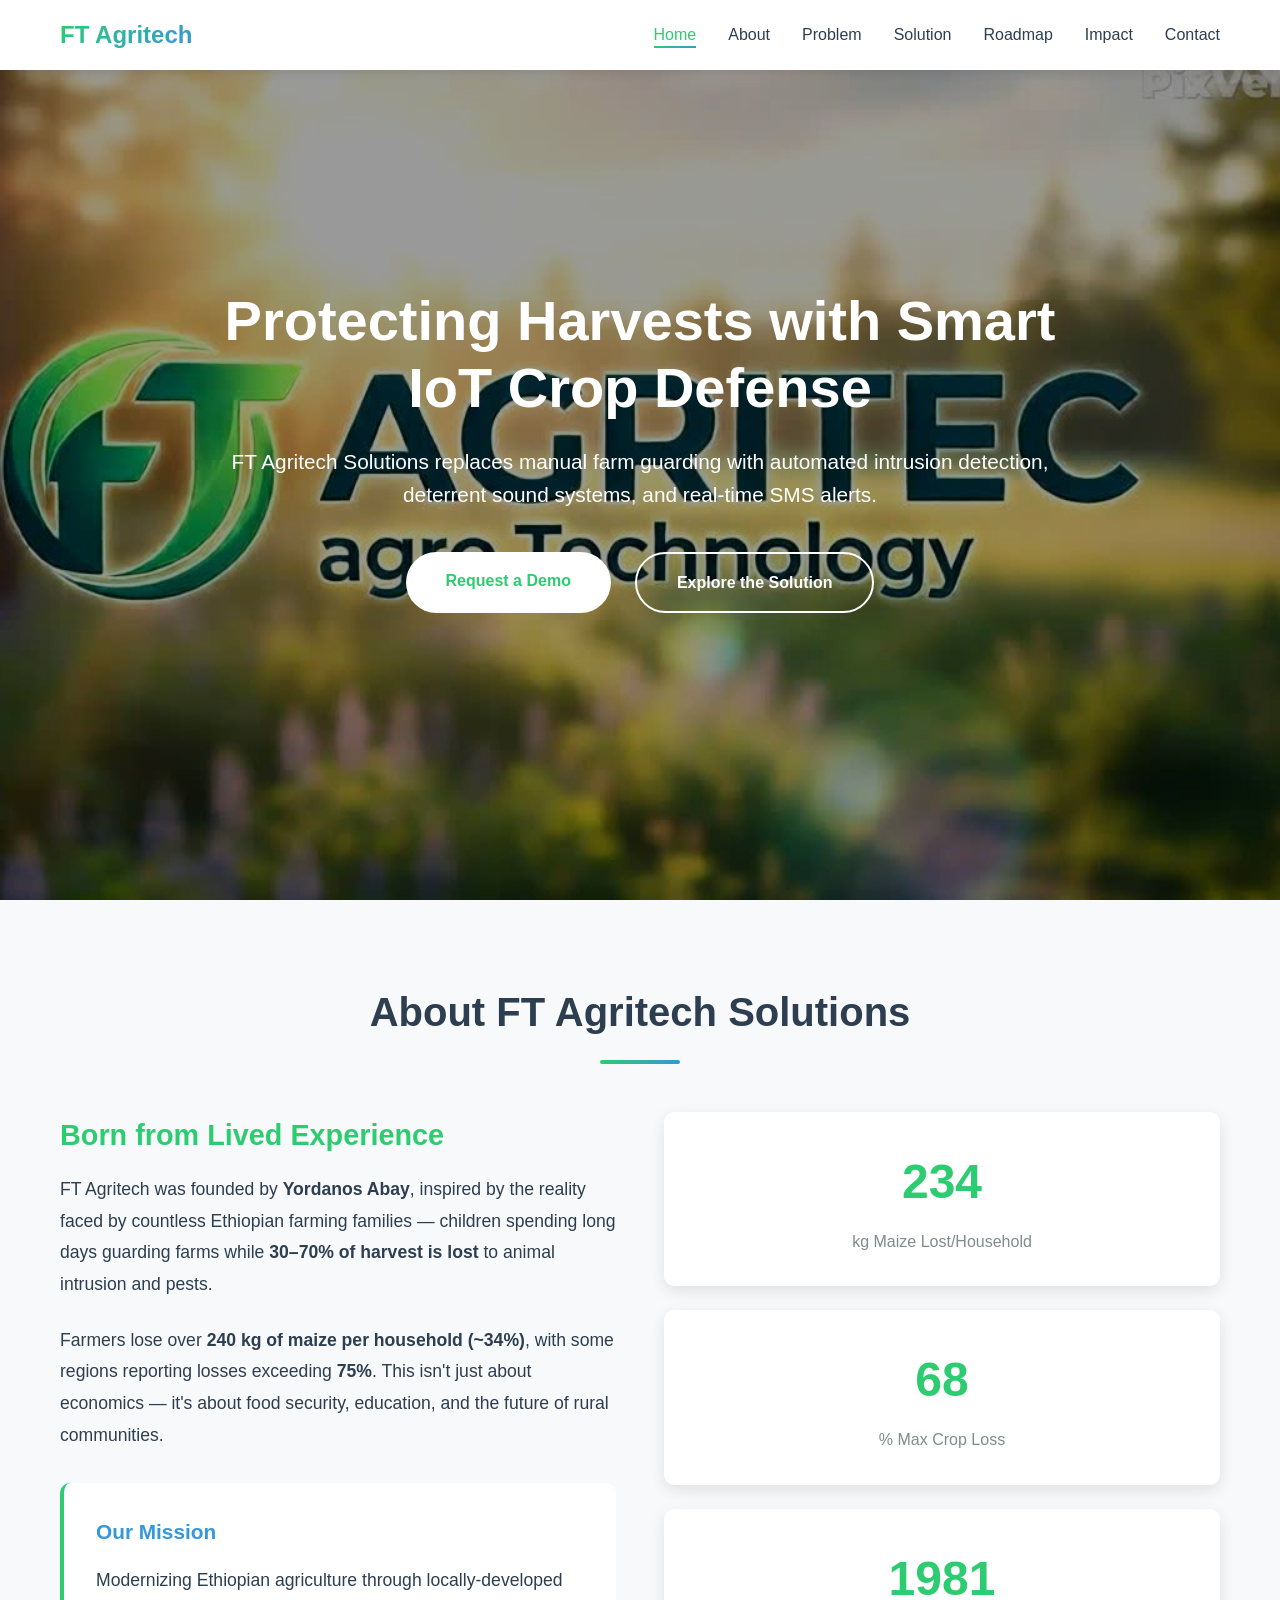
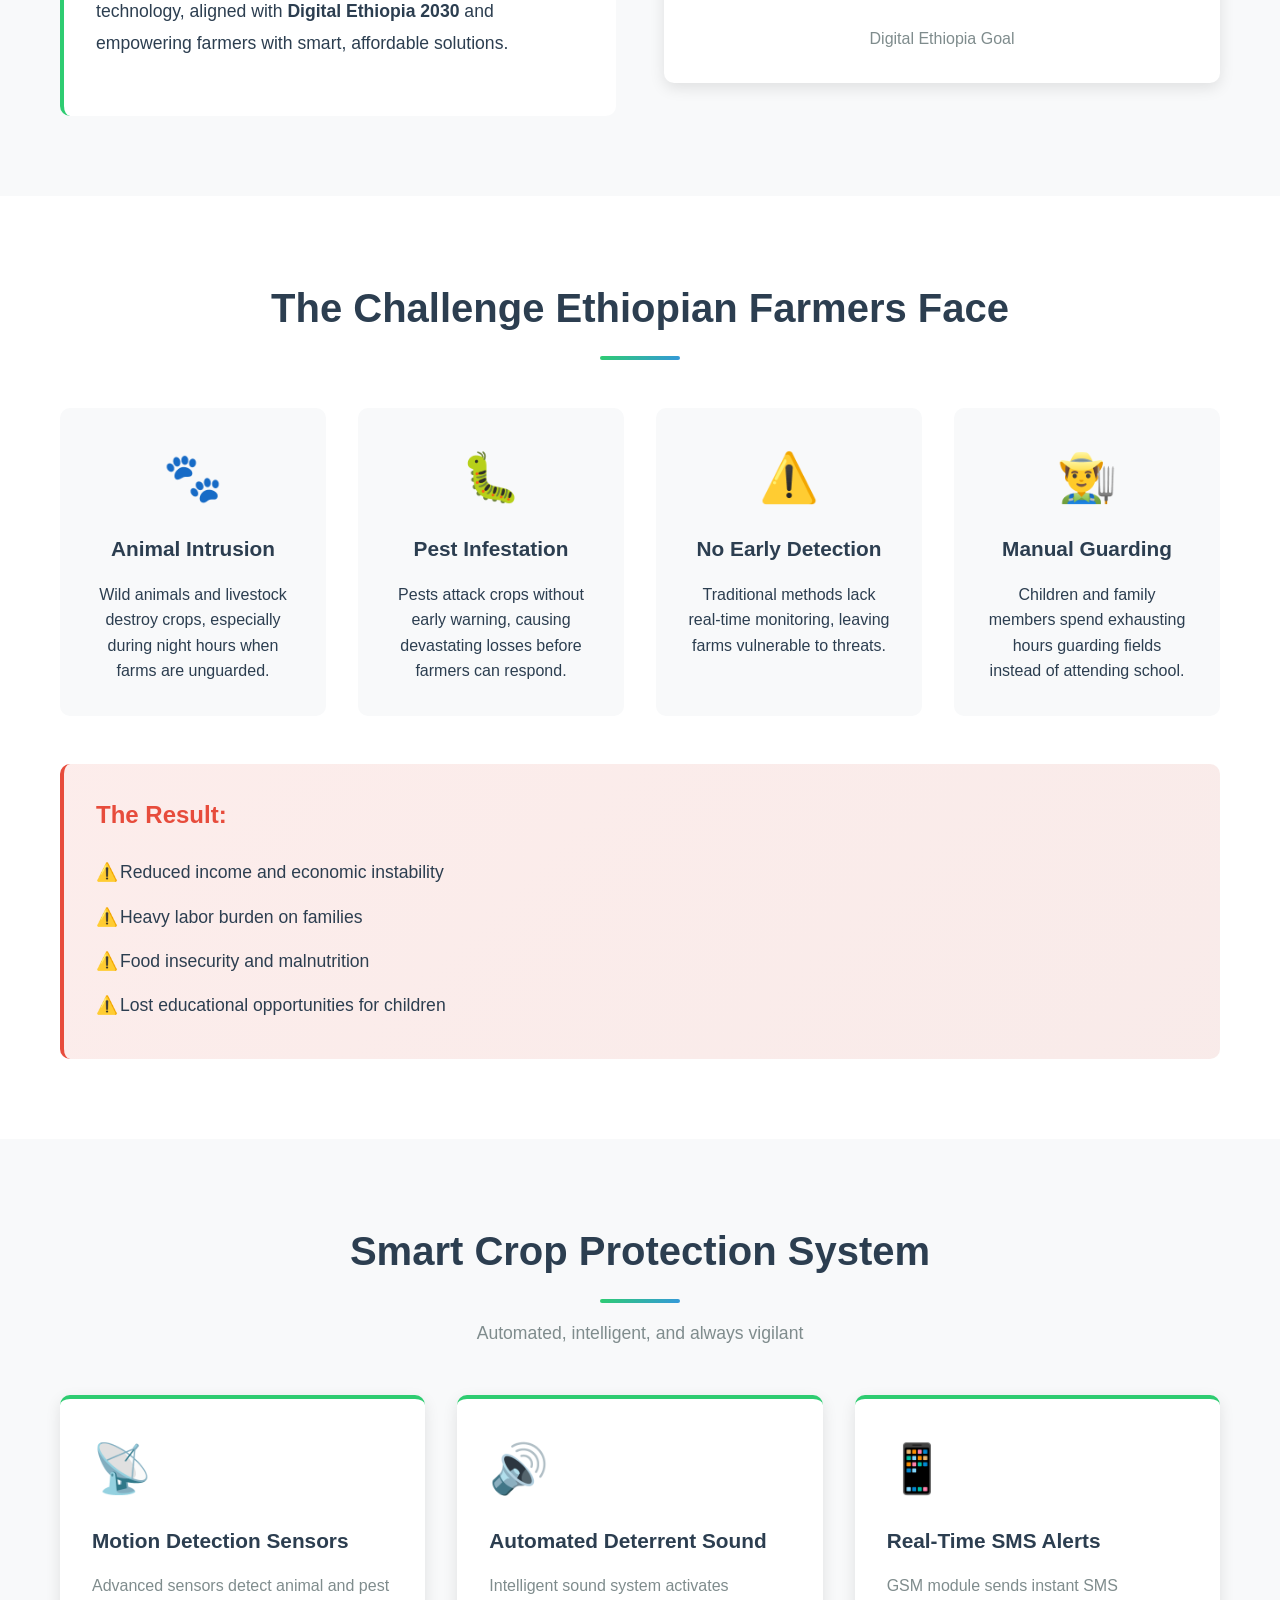
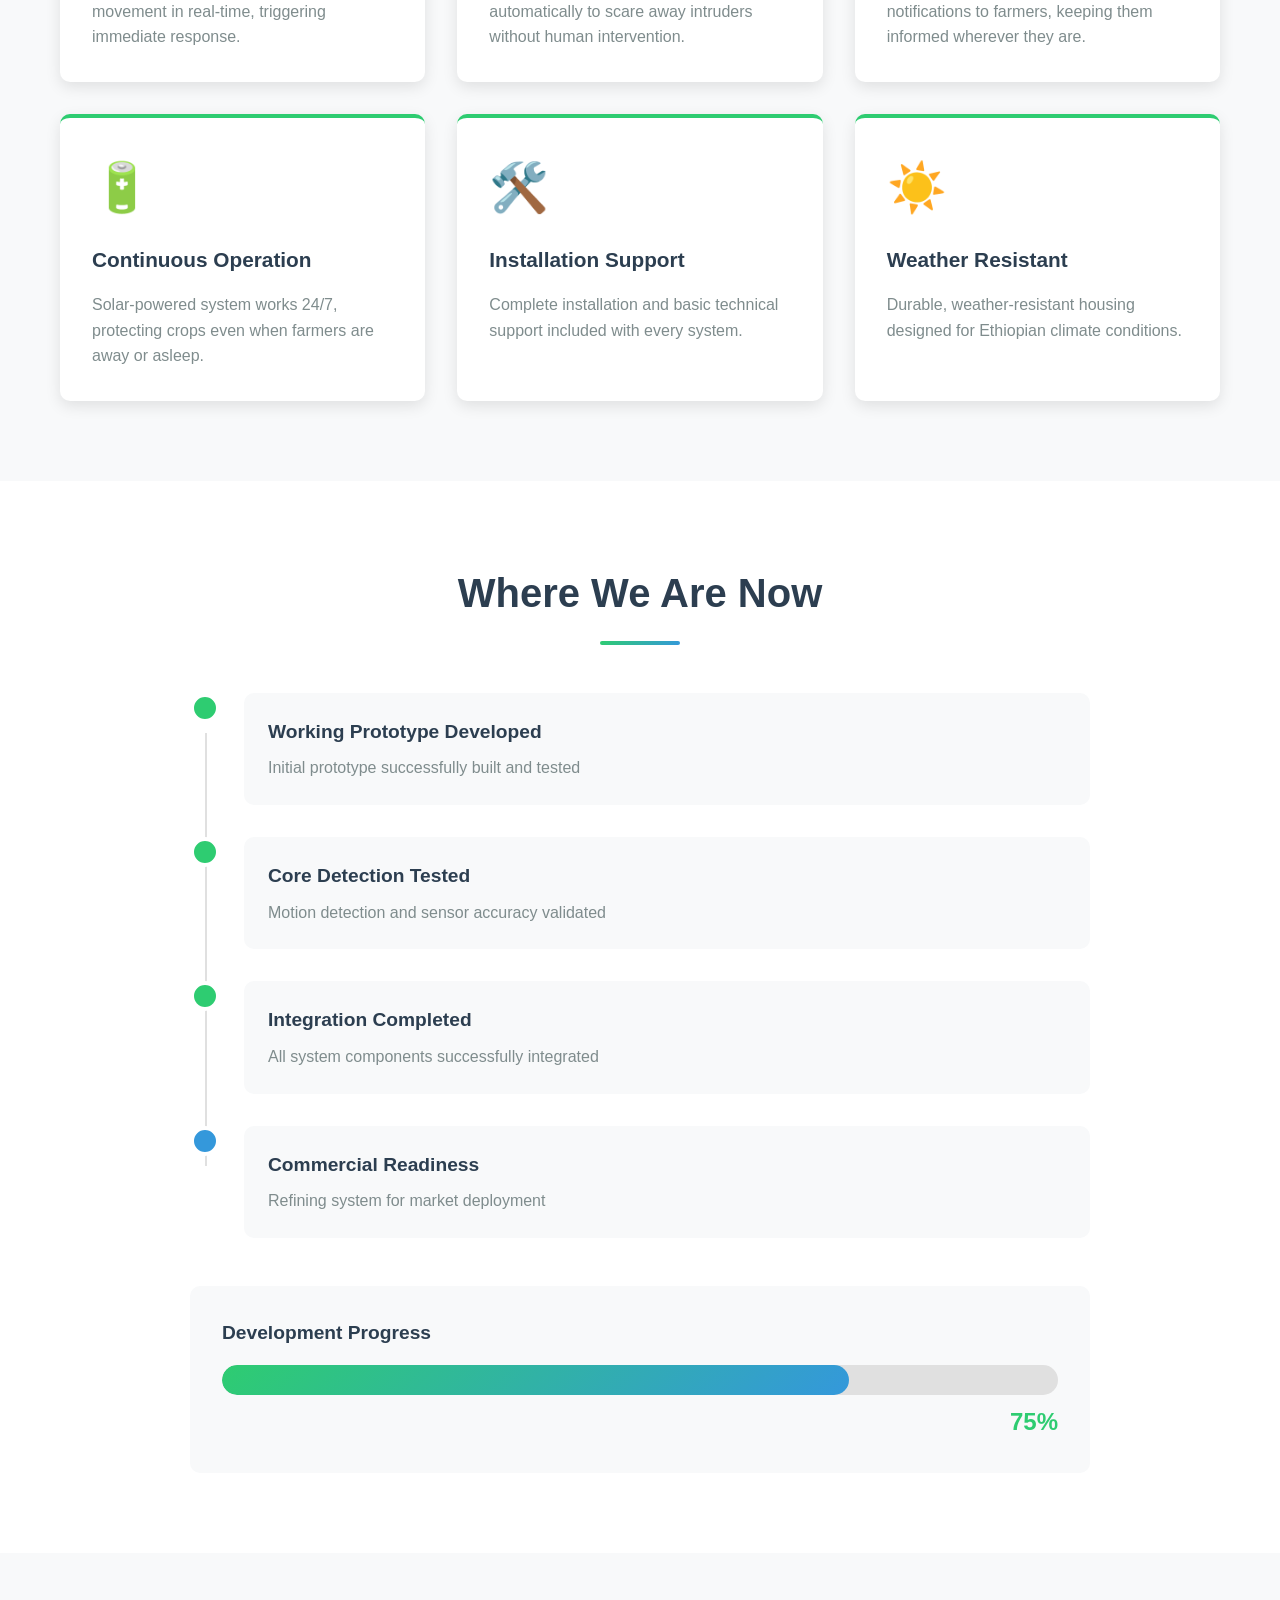
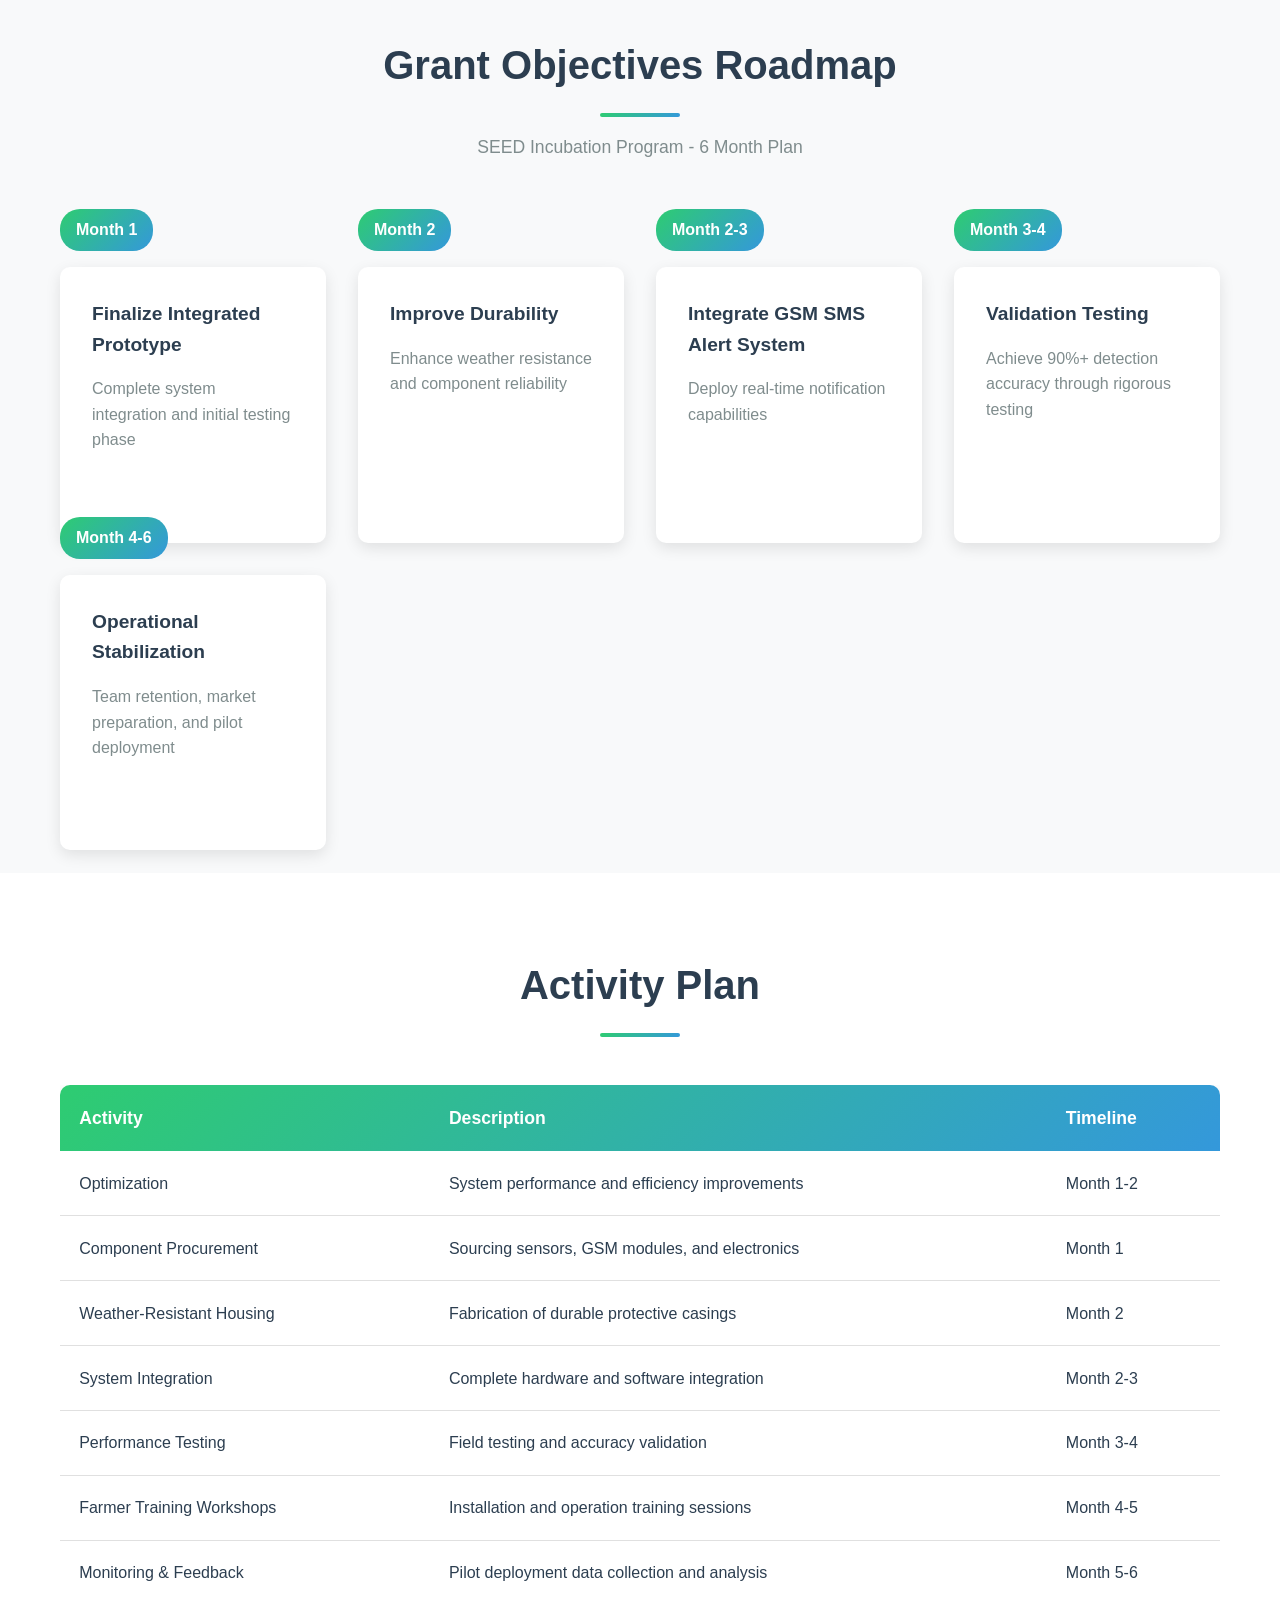
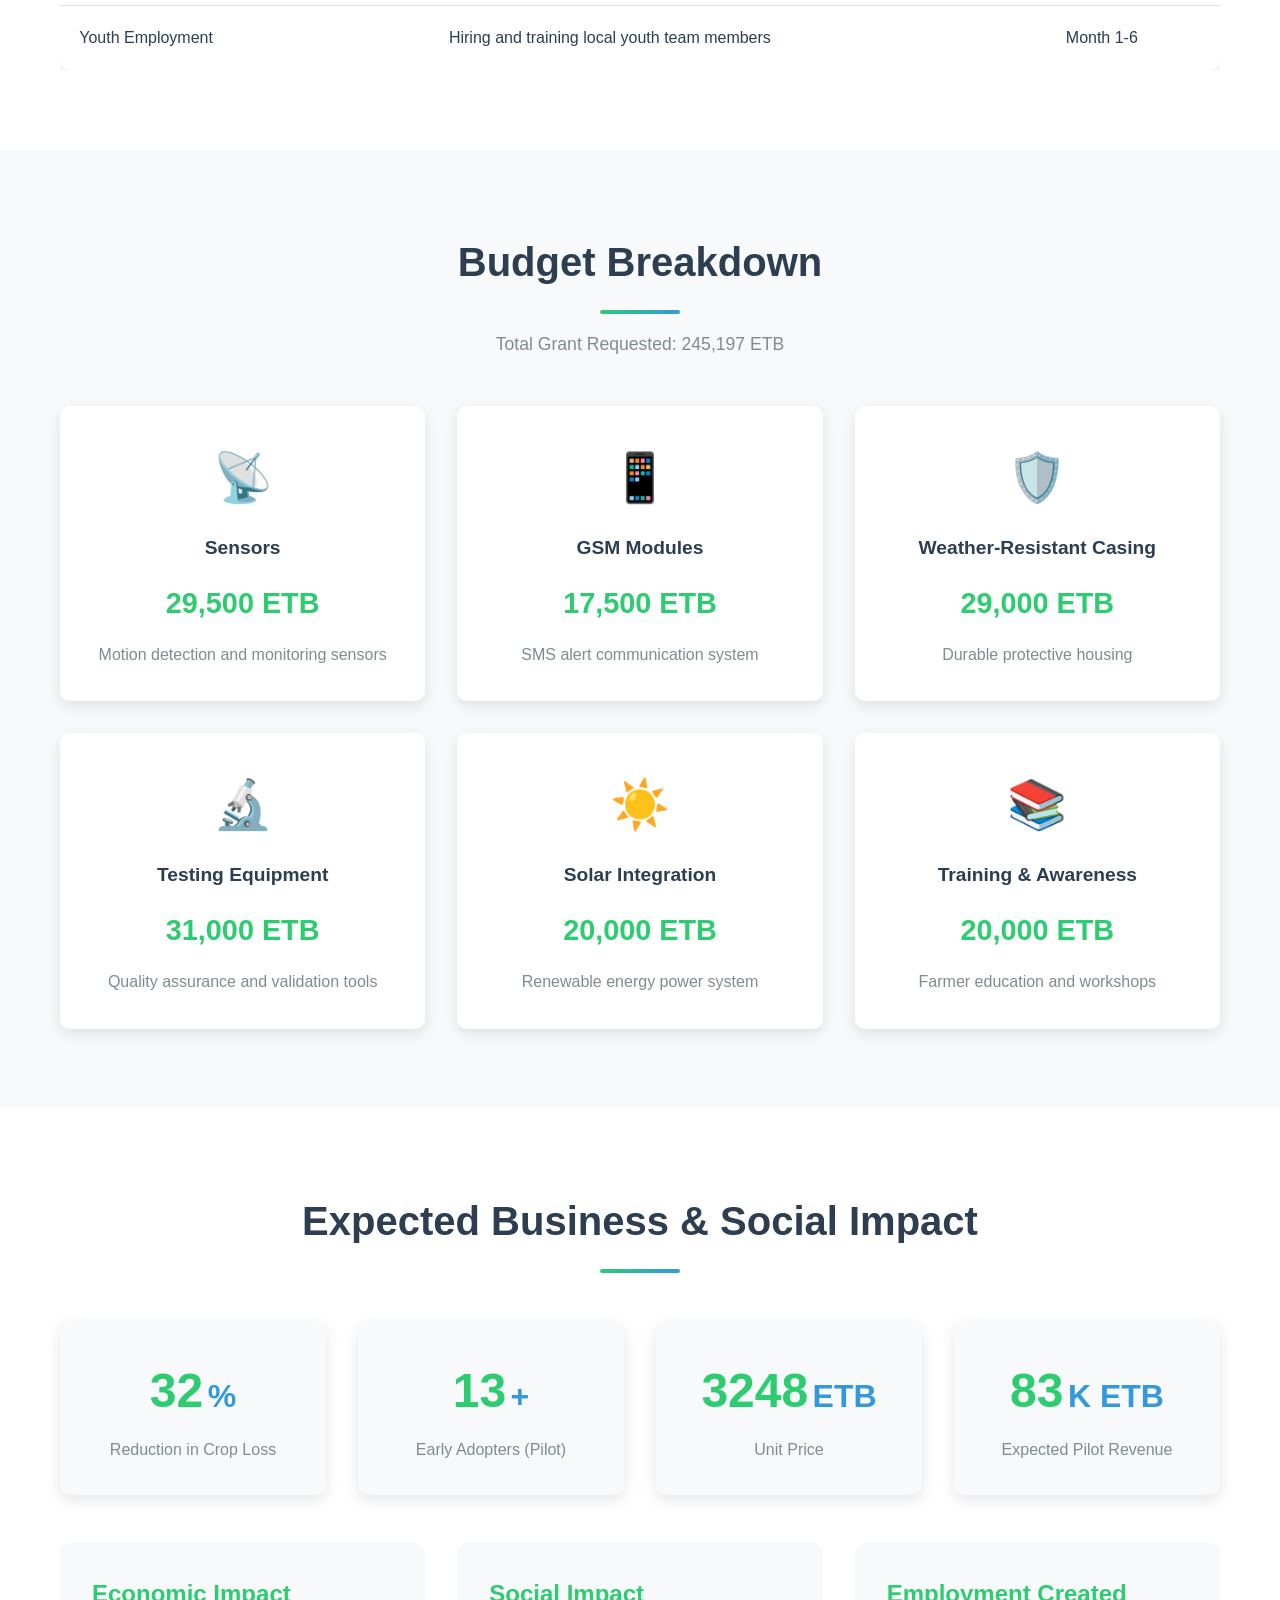
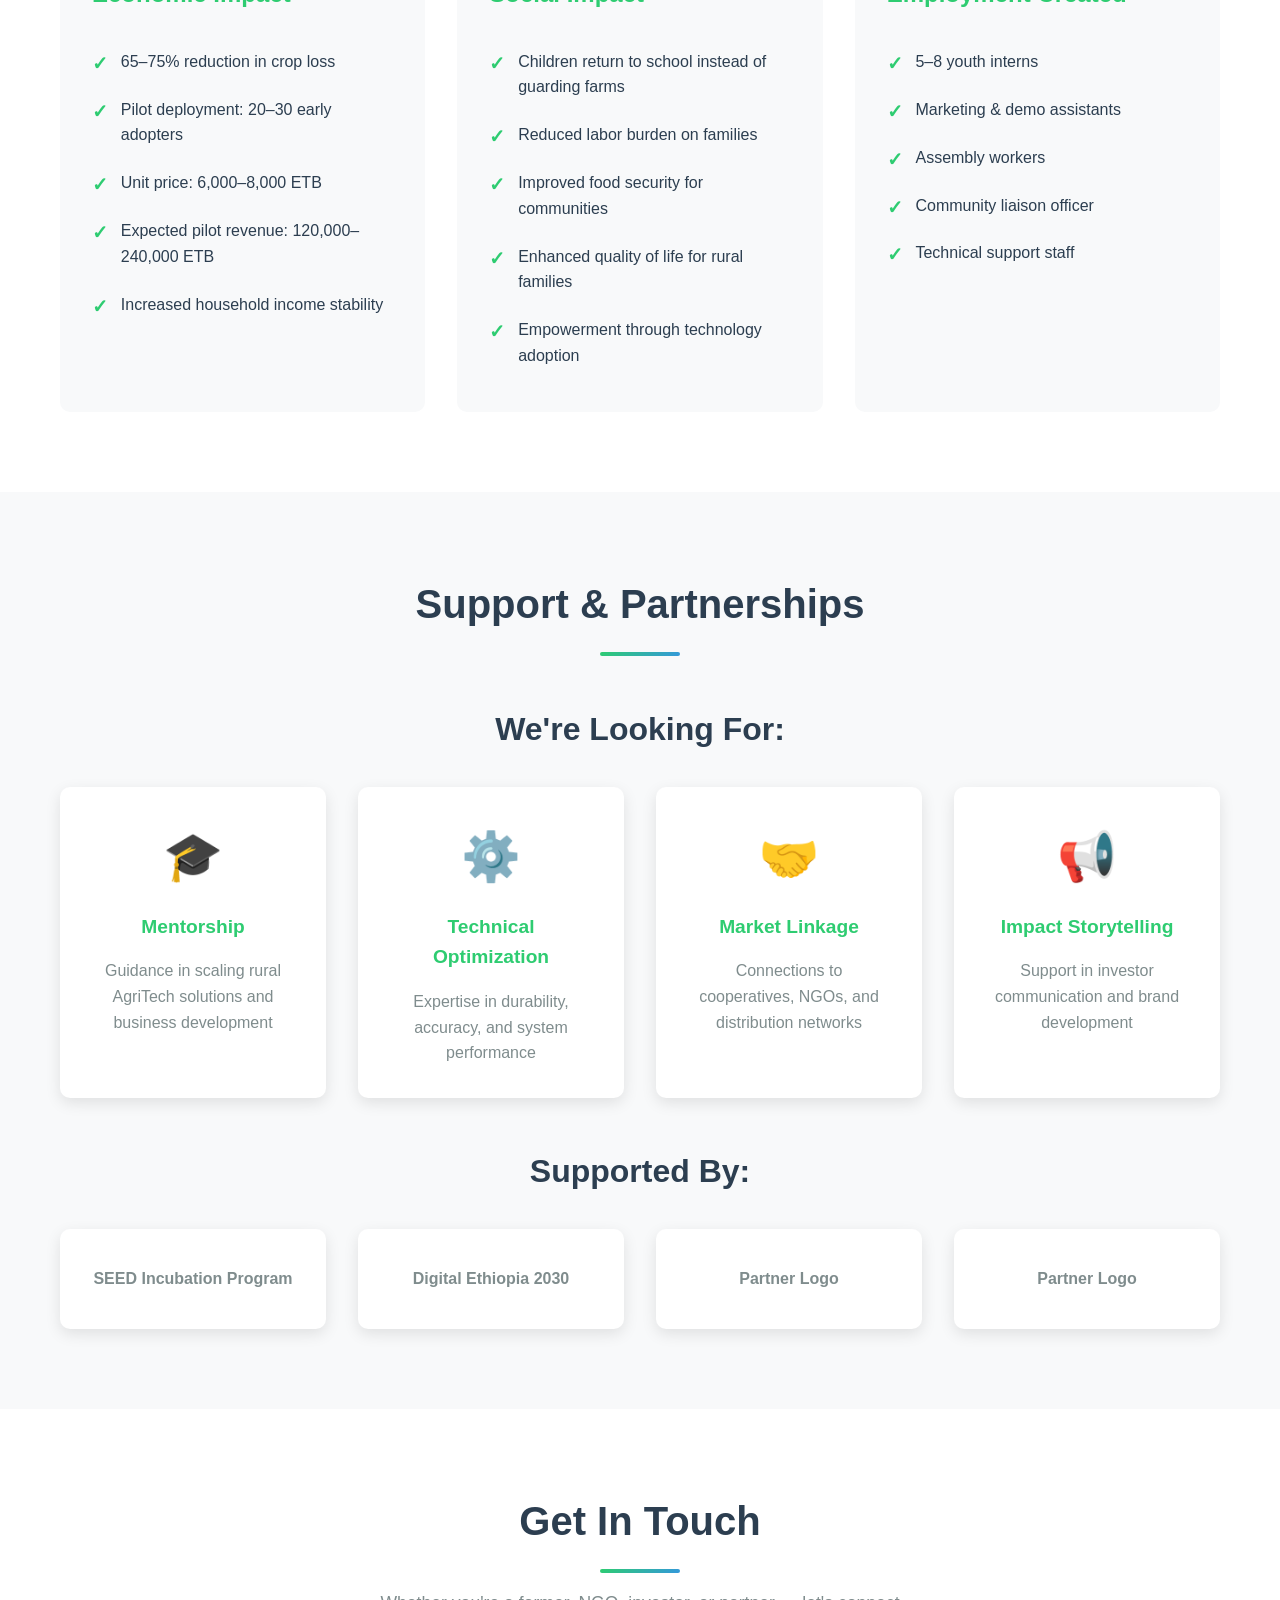
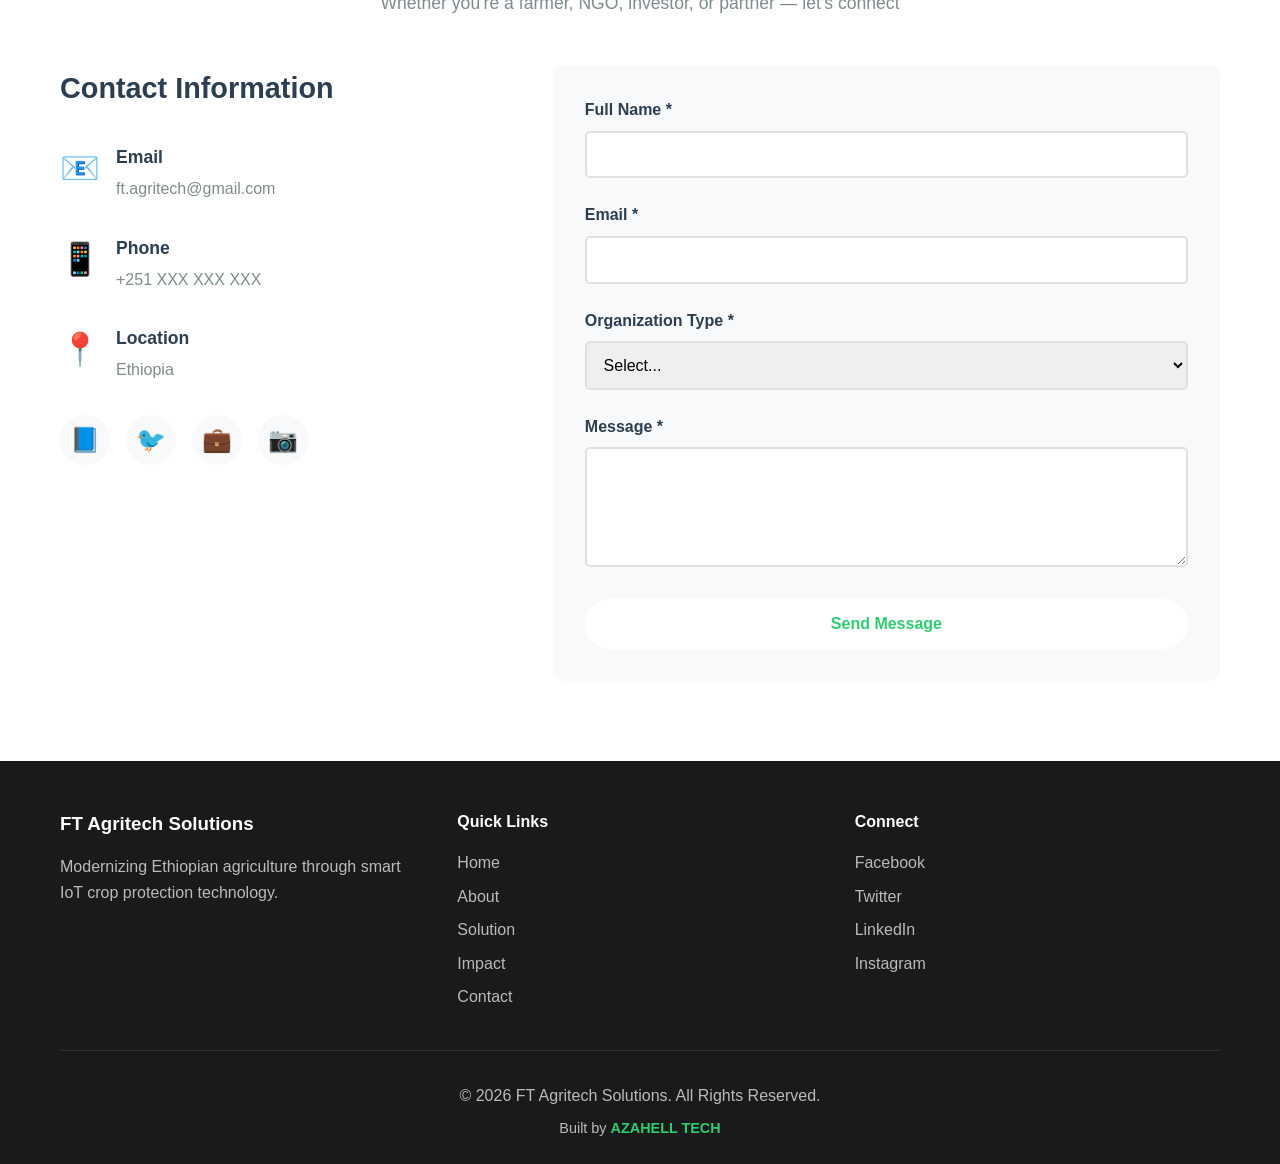
==== index.html @ 3f90aaca "Add files via upload" ====
<!DOCTYPE html>
<html lang="en">
<head>
    <meta charset="UTF-8">
    <meta name="viewport" content="width=device-width, initial-scale=1.0">
    <meta name="description" content="FT Agritech Solutions - Smart IoT Crop Protection System for Ethiopian Farmers">
    <title>FT Agritech Solutions | Smart Crop Protection</title>
    <link rel="stylesheet" href="style.css">
</head>
<body>
    <!-- Navigation -->
    <nav class="navbar" id="navbar">
        <div class="container">
            <div class="nav-wrapper">
                <div class="logo">
                    <span class="logo-text">FT Agritech</span>
                </div>
                <ul class="nav-menu" id="navMenu">
                    <li><a href="#home" class="nav-link active">Home</a></li>
                    <li><a href="#about" class="nav-link">About</a></li>
                    <li><a href="#problem" class="nav-link">Problem</a></li>
                    <li><a href="#solution" class="nav-link">Solution</a></li>
                    <li><a href="#roadmap" class="nav-link">Roadmap</a></li>
                    <li><a href="#impact" class="nav-link">Impact</a></li>
                    <li><a href="#contact" class="nav-link">Contact</a></li>
                </ul>
                <div class="hamburger" id="hamburger">
                    <span></span>
                    <span></span>
                    <span></span>
                </div>
            </div>
        </div>
    </nav>

    <!-- Hero Section -->
    <section class="hero" id="home">
        <div class="hero-overlay"></div>
        <div class="container">
            <div class="hero-content">
                <h1 class="hero-title animate-fade-in">Protecting Harvests with Smart IoT Crop Defense</h1>
                <p class="hero-subtitle animate-fade-in-delay">FT Agritech Solutions replaces manual farm guarding with automated intrusion detection, deterrent sound systems, and real-time SMS alerts.</p>
                <div class="hero-buttons animate-fade-in-delay-2">
                    <a href="#contact" class="btn btn-primary">Request a Demo</a>
                    <a href="#solution" class="btn btn-secondary">Explore the Solution</a>
                </div>
            </div>
        </div>
    </section>

    <!-- About Section -->
    <section class="about" id="about">
        <div class="container">
            <div class="section-header">
                <h2 class="section-title">About FT Agritech Solutions</h2>
                <div class="title-underline"></div>
            </div>
            <div class="about-content">
                <div class="about-text">
                    <h3>Born from Lived Experience</h3>
                    <p>FT Agritech was founded by <strong>Yordanos Abay</strong>, inspired by the reality faced by countless Ethiopian farming families — children spending long days guarding farms while <strong>30–70% of harvest is lost</strong> to animal intrusion and pests.</p>
                    <p>Farmers lose over <strong>240 kg of maize per household (~34%)</strong>, with some regions reporting losses exceeding <strong>75%</strong>. This isn't just about economics — it's about food security, education, and the future of rural communities.</p>
                    <div class="mission-box">
                        <h4>Our Mission</h4>
                        <p>Modernizing Ethiopian agriculture through locally-developed technology, aligned with <strong>Digital Ethiopia 2030</strong> and empowering farmers with smart, affordable solutions.</p>
                    </div>
                </div>
                <div class="about-stats">
                    <div class="stat-card">
                        <div class="stat-number" data-target="240">0</div>
                        <div class="stat-label">kg Maize Lost/Household</div>
                    </div>
                    <div class="stat-card">
                        <div class="stat-number" data-target="70">0</div>
                        <div class="stat-label">% Max Crop Loss</div>
                    </div>
                    <div class="stat-card">
                        <div class="stat-number" data-target="2030">0</div>
                        <div class="stat-label">Digital Ethiopia Goal</div>
                    </div>
                </div>
            </div>
        </div>
    </section>

    <!-- Problem Section -->
    <section class="problem" id="problem">
        <div class="container">
            <div class="section-header">
                <h2 class="section-title">The Challenge Ethiopian Farmers Face</h2>
                <div class="title-underline"></div>
            </div>
            <div class="problem-grid">
                <div class="problem-card">
                    <div class="problem-icon">🐾</div>
                    <h3>Animal Intrusion</h3>
                    <p>Wild animals and livestock destroy crops, especially during night hours when farms are unguarded.</p>
                </div>
                <div class="problem-card">
                    <div class="problem-icon">🐛</div>
                    <h3>Pest Infestation</h3>
                    <p>Pests attack crops without early warning, causing devastating losses before farmers can respond.</p>
                </div>
                <div class="problem-card">
                    <div class="problem-icon">⚠️</div>
                    <h3>No Early Detection</h3>
                    <p>Traditional methods lack real-time monitoring, leaving farms vulnerable to threats.</p>
                </div>
                <div class="problem-card">
                    <div class="problem-icon">👨‍🌾</div>
                    <h3>Manual Guarding</h3>
                    <p>Children and family members spend exhausting hours guarding fields instead of attending school.</p>
                </div>
            </div>
            <div class="problem-impact">
                <h3>The Result:</h3>
                <ul>
                    <li>Reduced income and economic instability</li>
                    <li>Heavy labor burden on families</li>
                    <li>Food insecurity and malnutrition</li>
                    <li>Lost educational opportunities for children</li>
                </ul>
            </div>
        </div>
    </section>

    <!-- Solution Section -->
    <section class="solution" id="solution">
        <div class="container">
            <div class="section-header">
                <h2 class="section-title">Smart Crop Protection System</h2>
                <div class="title-underline"></div>
                <p class="section-subtitle">Automated, intelligent, and always vigilant</p>
            </div>
            <div class="solution-grid">
                <div class="feature-card">
                    <div class="feature-icon">📡</div>
                    <h3>Motion Detection Sensors</h3>
                    <p>Advanced sensors detect animal and pest movement in real-time, triggering immediate response.</p>
                </div>
                <div class="feature-card">
                    <div class="feature-icon">🔊</div>
                    <h3>Automated Deterrent Sound</h3>
                    <p>Intelligent sound system activates automatically to scare away intruders without human intervention.</p>
                </div>
                <div class="feature-card">
                    <div class="feature-icon">📱</div>
                    <h3>Real-Time SMS Alerts</h3>
                    <p>GSM module sends instant SMS notifications to farmers, keeping them informed wherever they are.</p>
                </div>
                <div class="feature-card">
                    <div class="feature-icon">🔋</div>
                    <h3>Continuous Operation</h3>
                    <p>Solar-powered system works 24/7, protecting crops even when farmers are away or asleep.</p>
                </div>
                <div class="feature-card">
                    <div class="feature-icon">🛠️</div>
                    <h3>Installation Support</h3>
                    <p>Complete installation and basic technical support included with every system.</p>
                </div>
                <div class="feature-card">
                    <div class="feature-icon">☀️</div>
                    <h3>Weather Resistant</h3>
                    <p>Durable, weather-resistant housing designed for Ethiopian climate conditions.</p>
                </div>
            </div>
        </div>
    </section>

    <!-- Current Stage Section -->
    <section class="stage" id="stage">
        <div class="container">
            <div class="section-header">
                <h2 class="section-title">Where We Are Now</h2>
                <div class="title-underline"></div>
            </div>
            <div class="stage-content">
                <div class="progress-timeline">
                    <div class="timeline-item completed">
                        <div class="timeline-marker"></div>
                        <div class="timeline-content">
                            <h3>Working Prototype Developed</h3>
                            <p>Initial prototype successfully built and tested</p>
                        </div>
                    </div>
                    <div class="timeline-item completed">
                        <div class="timeline-marker"></div>
                        <div class="timeline-content">
                            <h3>Core Detection Tested</h3>
                            <p>Motion detection and sensor accuracy validated</p>
                        </div>
                    </div>
                    <div class="timeline-item completed">
                        <div class="timeline-marker"></div>
                        <div class="timeline-content">
                            <h3>Integration Completed</h3>
                            <p>All system components successfully integrated</p>
                        </div>
                    </div>
                    <div class="timeline-item active">
                        <div class="timeline-marker"></div>
                        <div class="timeline-content">
                            <h3>Commercial Readiness</h3>
                            <p>Refining system for market deployment</p>
                        </div>
                    </div>
                </div>
                <div class="progress-bar-container">
                    <div class="progress-label">Development Progress</div>
                    <div class="progress-bar">
                        <div class="progress-fill" data-progress="75"></div>
                    </div>
                    <div class="progress-percentage">75%</div>
                </div>
            </div>
        </div>
    </section>

    <!-- Roadmap Section -->
    <section class="roadmap" id="roadmap">
        <div class="container">
            <div class="section-header">
                <h2 class="section-title">Grant Objectives Roadmap</h2>
                <div class="title-underline"></div>
                <p class="section-subtitle">SEED Incubation Program - 6 Month Plan</p>
            </div>
            <div class="roadmap-timeline">
                <div class="roadmap-item">
                    <div class="roadmap-month">Month 1</div>
                    <div class="roadmap-card">
                        <h3>Finalize Integrated Prototype</h3>
                        <p>Complete system integration and initial testing phase</p>
                    </div>
                </div>
                <div class="roadmap-item">
                    <div class="roadmap-month">Month 2</div>
                    <div class="roadmap-card">
                        <h3>Improve Durability</h3>
                        <p>Enhance weather resistance and component reliability</p>
                    </div>
                </div>
                <div class="roadmap-item">
                    <div class="roadmap-month">Month 2-3</div>
                    <div class="roadmap-card">
                        <h3>Integrate GSM SMS Alert System</h3>
                        <p>Deploy real-time notification capabilities</p>
                    </div>
                </div>
                <div class="roadmap-item">
                    <div class="roadmap-month">Month 3-4</div>
                    <div class="roadmap-card">
                        <h3>Validation Testing</h3>
                        <p>Achieve 90%+ detection accuracy through rigorous testing</p>
                    </div>
                </div>
                <div class="roadmap-item">
                    <div class="roadmap-month">Month 4-6</div>
                    <div class="roadmap-card">
                        <h3>Operational Stabilization</h3>
                        <p>Team retention, market preparation, and pilot deployment</p>
                    </div>
                </div>
            </div>
        </div>
    </section>

    <!-- Activity Plan Section -->
    <section class="activity-plan" id="activity">
        <div class="container">
            <div class="section-header">
                <h2 class="section-title">Activity Plan</h2>
                <div class="title-underline"></div>
            </div>
            <div class="table-responsive">
                <table class="activity-table">
                    <thead>
                        <tr>
                            <th>Activity</th>
                            <th>Description</th>
                            <th>Timeline</th>
                        </tr>
                    </thead>
                    <tbody>
                        <tr>
                            <td>Optimization</td>
                            <td>System performance and efficiency improvements</td>
                            <td>Month 1-2</td>
                        </tr>
                        <tr>
                            <td>Component Procurement</td>
                            <td>Sourcing sensors, GSM modules, and electronics</td>
                            <td>Month 1</td>
                        </tr>
                        <tr>
                            <td>Weather-Resistant Housing</td>
                            <td>Fabrication of durable protective casings</td>
                            <td>Month 2</td>
                        </tr>
                        <tr>
                            <td>System Integration</td>
                            <td>Complete hardware and software integration</td>
                            <td>Month 2-3</td>
                        </tr>
                        <tr>
                            <td>Performance Testing</td>
                            <td>Field testing and accuracy validation</td>
                            <td>Month 3-4</td>
                        </tr>
                        <tr>
                            <td>Farmer Training Workshops</td>
                            <td>Installation and operation training sessions</td>
                            <td>Month 4-5</td>
                        </tr>
                        <tr>
                            <td>Monitoring & Feedback</td>
                            <td>Pilot deployment data collection and analysis</td>
                            <td>Month 5-6</td>
                        </tr>
                        <tr>
                            <td>Youth Employment</td>
                            <td>Hiring and training local youth team members</td>
                            <td>Month 1-6</td>
                        </tr>
                    </tbody>
                </table>
            </div>
        </div>
    </section>

    <!-- Budget Section -->
    <section class="budget" id="budget">
        <div class="container">
            <div class="section-header">
                <h2 class="section-title">Budget Breakdown</h2>
                <div class="title-underline"></div>
                <p class="section-subtitle">Total Grant Requested: 245,197 ETB</p>
            </div>
            <div class="budget-grid">
                <div class="budget-card">
                    <div class="budget-icon">📡</div>
                    <h3>Sensors</h3>
                    <div class="budget-amount">29,500 ETB</div>
                    <p>Motion detection and monitoring sensors</p>
                </div>
                <div class="budget-card">
                    <div class="budget-icon">📱</div>
                    <h3>GSM Modules</h3>
                    <div class="budget-amount">17,500 ETB</div>
                    <p>SMS alert communication system</p>
                </div>
                <div class="budget-card">
                    <div class="budget-icon">🛡️</div>
                    <h3>Weather-Resistant Casing</h3>
                    <div class="budget-amount">29,000 ETB</div>
                    <p>Durable protective housing</p>
                </div>
                <div class="budget-card">
                    <div class="budget-icon">🔬</div>
                    <h3>Testing Equipment</h3>
                    <div class="budget-amount">31,000 ETB</div>
                    <p>Quality assurance and validation tools</p>
                </div>
                <div class="budget-card">
                    <div class="budget-icon">☀️</div>
                    <h3>Solar Integration</h3>
                    <div class="budget-amount">20,000 ETB</div>
                    <p>Renewable energy power system</p>
                </div>
                <div class="budget-card">
                    <div class="budget-icon">📚</div>
                    <h3>Training & Awareness</h3>
                    <div class="budget-amount">20,000 ETB</div>
                    <p>Farmer education and workshops</p>
                </div>
            </div>
        </div>
    </section>

    <!-- Impact Section -->
    <section class="impact" id="impact">
        <div class="container">
            <div class="section-header">
                <h2 class="section-title">Expected Business & Social Impact</h2>
                <div class="title-underline"></div>
            </div>
            <div class="impact-content">
                <div class="impact-metrics">
                    <div class="metric-card">
                        <div class="metric-number" data-target="70">0</div>
                        <div class="metric-suffix">%</div>
                        <div class="metric-label">Reduction in Crop Loss</div>
                    </div>
                    <div class="metric-card">
                        <div class="metric-number" data-target="30">0</div>
                        <div class="metric-suffix">+</div>
                        <div class="metric-label">Early Adopters (Pilot)</div>
                    </div>
                    <div class="metric-card">
                        <div class="metric-number" data-target="7000">0</div>
                        <div class="metric-suffix"> ETB</div>
                        <div class="metric-label">Unit Price</div>
                    </div>
                    <div class="metric-card">
                        <div class="metric-number" data-target="180">0</div>
                        <div class="metric-suffix">K ETB</div>
                        <div class="metric-label">Expected Pilot Revenue</div>
                    </div>
                </div>
                <div class="impact-details">
                    <div class="impact-column">
                        <h3>Economic Impact</h3>
                        <ul>
                            <li>65–75% reduction in crop loss</li>
                            <li>Pilot deployment: 20–30 early adopters</li>
                            <li>Unit price: 6,000–8,000 ETB</li>
                            <li>Expected pilot revenue: 120,000–240,000 ETB</li>
                            <li>Increased household income stability</li>
                        </ul>
                    </div>
                    <div class="impact-column">
                        <h3>Social Impact</h3>
                        <ul>
                            <li>Children return to school instead of guarding farms</li>
                            <li>Reduced labor burden on families</li>
                            <li>Improved food security for communities</li>
                            <li>Enhanced quality of life for rural families</li>
                            <li>Empowerment through technology adoption</li>
                        </ul>
                    </div>
                    <div class="impact-column">
                        <h3>Employment Created</h3>
                        <ul>
                            <li>5–8 youth interns</li>
                            <li>Marketing & demo assistants</li>
                            <li>Assembly workers</li>
                            <li>Community liaison officer</li>
                            <li>Technical support staff</li>
                        </ul>
                    </div>
                </div>
            </div>
        </div>
    </section>

    <!-- Support & Partnerships Section -->
    <section class="partnerships" id="partnerships">
        <div class="container">
            <div class="section-header">
                <h2 class="section-title">Support & Partnerships</h2>
                <div class="title-underline"></div>
            </div>
            <div class="partnerships-content">
                <div class="support-needed">
                    <h3>We're Looking For:</h3>
                    <div class="support-grid">
                        <div class="support-card">
                            <div class="support-icon">🎓</div>
                            <h4>Mentorship</h4>
                            <p>Guidance in scaling rural AgriTech solutions and business development</p>
                        </div>
                        <div class="support-card">
                            <div class="support-icon">⚙️</div>
                            <h4>Technical Optimization</h4>
                            <p>Expertise in durability, accuracy, and system performance</p>
                        </div>
                        <div class="support-card">
                            <div class="support-icon">🤝</div>
                            <h4>Market Linkage</h4>
                            <p>Connections to cooperatives, NGOs, and distribution networks</p>
                        </div>
                        <div class="support-card">
                            <div class="support-icon">📢</div>
                            <h4>Impact Storytelling</h4>
                            <p>Support in investor communication and brand development</p>
                        </div>
                    </div>
                </div>
                <div class="partner-logos">
                    <h3>Supported By:</h3>
                    <div class="logo-grid">
                        <div class="partner-logo">SEED Incubation Program</div>
                        <div class="partner-logo">Digital Ethiopia 2030</div>
                        <div class="partner-logo">Partner Logo</div>
                        <div class="partner-logo">Partner Logo</div>
                    </div>
                </div>
            </div>
        </div>
    </section>

    <!-- Contact Section -->
    <section class="contact" id="contact">
        <div class="container">
            <div class="section-header">
                <h2 class="section-title">Get In Touch</h2>
                <div class="title-underline"></div>
                <p class="section-subtitle">Whether you're a farmer, NGO, investor, or partner — let's connect</p>
            </div>
            <div class="contact-content">
                <div class="contact-info">
                    <h3>Contact Information</h3>
                    <div class="info-item">
                        <div class="info-icon">📧</div>
                        <div>
                            <h4>Email</h4>
                            <p>ft.agritech@gmail.com</p>
                        </div>
                    </div>
                    <div class="info-item">
                        <div class="info-icon">📱</div>
                        <div>
                            <h4>Phone</h4>
                            <p>+251 XXX XXX XXX</p>
                        </div>
                    </div>
                    <div class="info-item">
                        <div class="info-icon">📍</div>
                        <div>
                            <h4>Location</h4>
                            <p>Ethiopia</p>
                        </div>
                    </div>
                    <div class="social-links">
                        <a href="#" class="social-icon">📘</a>
                        <a href="#" class="social-icon">🐦</a>
                        <a href="#" class="social-icon">💼</a>
                        <a href="#" class="social-icon">📷</a>
                    </div>
                </div>
                <div class="contact-form-wrapper">
                    <form class="contact-form" id="contactForm">
                        <div class="form-group">
                            <label for="name">Full Name *</label>
                            <input type="text" id="name" name="name" required>
                        </div>
                        <div class="form-group">
                            <label for="email">Email *</label>
                            <input type="email" id="email" name="email" required>
                        </div>
                        <div class="form-group">
                            <label for="organization">Organization Type *</label>
                            <select id="organization" name="organization" required>
                                <option value="">Select...</option>
                                <option value="farmer">Farmer</option>
                                <option value="ngo">NGO</option>
                                <option value="investor">Investor</option>
                                <option value="partner">Partner</option>
                                <option value="other">Other</option>
                            </select>
                        </div>
                        <div class="form-group">
                            <label for="message">Message *</label>
                            <textarea id="message" name="message" rows="5" required></textarea>
                        </div>
                        <button type="submit" class="btn btn-primary">Send Message</button>
                    </form>
                </div>
            </div>
        </div>
    </section>

    <!-- Footer -->
    <footer class="footer">
        <div class="container">
            <div class="footer-content">
                <div class="footer-column">
                    <h3>FT Agritech Solutions</h3>
                    <p>Modernizing Ethiopian agriculture through smart IoT crop protection technology.</p>
                </div>
                <div class="footer-column">
                    <h4>Quick Links</h4>
                    <ul>
                        <li><a href="#home">Home</a></li>
                        <li><a href="#about">About</a></li>
                        <li><a href="#solution">Solution</a></li>
                        <li><a href="#impact">Impact</a></li>
                        <li><a href="#contact">Contact</a></li>
                    </ul>
                </div>
                <div class="footer-column">
                    <h4>Connect</h4>
                    <div class="footer-social">
                        <a href="#">Facebook</a>
                        <a href="#">Twitter</a>
                        <a href="#">LinkedIn</a>
                        <a href="#">Instagram</a>
                    </div>
                </div>
            </div>
            <div class="footer-bottom">
                <p>&copy; 2026 FT Agritech Solutions. All Rights Reserved.</p>
                <p class="built-by">Built by <strong>AZAHELL TECH</strong></p>
            </div>
        </div>
    </footer>

    <!-- Success Modal -->
    <div class="modal" id="successModal">
        <div class="modal-content">
            <div class="modal-icon">✓</div>
            <h3>Message Sent Successfully!</h3>
            <p>Thank you for reaching out. We'll get back to you soon.</p>
            <button class="btn btn-primary" id="closeModal">Close</button>
        </div>
    </div>

    <script src="script.js"></script>
</body>
</html>
---- style.css ----
/* Reset & Base Styles */
* {
    margin: 0;
    padding: 0;
    box-sizing: border-box;
}

:root {
    --primary-green: #2ecc71;
    --dark-green: #27ae60;
    --tech-blue: #3498db;
    --dark-blue: #2980b9;
    --dark-bg: #1a1a1a;
    --light-bg: #f8f9fa;
    --text-dark: #2c3e50;
    --text-light: #7f8c8d;
    --white: #ffffff;
    --gradient: linear-gradient(135deg, var(--primary-green), var(--tech-blue));
}

html {
    scroll-behavior: smooth;
}

body {
    font-family: 'Segoe UI', Tahoma, Geneva, Verdana, sans-serif;
    line-height: 1.6;
    color: var(--text-dark);
    overflow-x: hidden;
}

.container {
    max-width: 1200px;
    margin: 0 auto;
    padding: 0 20px;
}

/* Navigation */
.navbar {
    position: fixed;
    top: 0;
    width: 100%;
    background: var(--white);
    box-shadow: 0 2px 10px rgba(0,0,0,0.1);
    z-index: 1000;
    transition: all 0.3s ease;
}

.navbar.scrolled {
    background: rgba(255,255,255,0.95);
    backdrop-filter: blur(10px);
}

.nav-wrapper {
    display: flex;
    justify-content: space-between;
    align-items: center;
    padding: 1rem 0;
}

.logo-text {
    font-size: 1.5rem;
    font-weight: bold;
    background: var(--gradient);
    -webkit-background-clip: text;
    -webkit-text-fill-color: transparent;
    background-clip: text;
}

.nav-menu {
    display: flex;
    list-style: none;
    gap: 2rem;
}

.nav-link {
    text-decoration: none;
    color: var(--text-dark);
    font-weight: 500;
    transition: color 0.3s ease;
    position: relative;
}

.nav-link::after {
    content: '';
    position: absolute;
    bottom: -5px;
    left: 0;
    width: 0;
    height: 2px;
    background: var(--gradient);
    transition: width 0.3s ease;
}

.nav-link:hover::after,
.nav-link.active::after {
    width: 100%;
}

.nav-link:hover,
.nav-link.active {
    color: var(--primary-green);
}

.hamburger {
    display: none;
    flex-direction: column;
    cursor: pointer;
    gap: 5px;
}

.hamburger span {
    width: 25px;
    height: 3px;
    background: var(--text-dark);
    transition: all 0.3s ease;
}

.hamburger.active span:nth-child(1) {
    transform: rotate(45deg) translate(8px, 8px);
}

.hamburger.active span:nth-child(2) {
    opacity: 0;
}

.hamburger.active span:nth-child(3) {
    transform: rotate(-45deg) translate(7px, -7px);
}

/* Hero Section */
.hero {
    position: relative;
    min-height: 100vh;
    display: flex;
    align-items: center;
    background: url('a1.jpg');
    background-size: cover;
    background-position: center;
    background-attachment: fixed;
    color: var(--white);
    padding-top: 80px;
}

.hero-overlay {
    position: absolute;
    top: 0;
    left: 0;
    width: 100%;
    height: 100%;
    background: rgba(0,0,0,0.4);
}

.hero-content {
    position: relative;
    z-index: 1;
    text-align: center;
    max-width: 900px;
    margin: 0 auto;
}

.hero-title {
    font-size: 3.5rem;
    font-weight: 700;
    margin-bottom: 1.5rem;
    line-height: 1.2;
}

.hero-subtitle {
    font-size: 1.3rem;
    margin-bottom: 2.5rem;
    opacity: 0.95;
}

.hero-buttons {
    display: flex;
    gap: 1.5rem;
    justify-content: center;
    flex-wrap: wrap;
}

.btn {
    padding: 1rem 2.5rem;
    border: none;
    border-radius: 50px;
    font-size: 1rem;
    font-weight: 600;
    cursor: pointer;
    transition: all 0.3s ease;
    text-decoration: none;
    display: inline-block;
}

.btn-primary {
    background: var(--white);
    color: var(--primary-green);
}

.btn-primary:hover {
    transform: translateY(-3px);
    box-shadow: 0 10px 25px rgba(0,0,0,0.2);
}

.btn-secondary {
    background: transparent;
    color: var(--white);
    border: 2px solid var(--white);
}

.btn-secondary:hover {
    background: var(--white);
    color: var(--primary-green);
}

/* Animations */
@keyframes fadeInUp {
    from {
        opacity: 0;
        transform: translateY(30px);
    }
    to {
        opacity: 1;
        transform: translateY(0);
    }
}

.animate-fade-in {
    animation: fadeInUp 1s ease;
}

.animate-fade-in-delay {
    animation: fadeInUp 1s ease 0.3s both;
}

.animate-fade-in-delay-2 {
    animation: fadeInUp 1s ease 0.6s both;
}

/* Section Styles */
section {
    padding: 5rem 0;
}

.section-header {
    text-align: center;
    margin-bottom: 3rem;
}

.section-title {
    font-size: 2.5rem;
    font-weight: 700;
    margin-bottom: 1rem;
    color: var(--text-dark);
}

.title-underline {
    width: 80px;
    height: 4px;
    background: var(--gradient);
    margin: 0 auto 1rem;
    border-radius: 2px;
}

.section-subtitle {
    font-size: 1.1rem;
    color: var(--text-light);
    max-width: 700px;
    margin: 0 auto;
}

/* About Section */
.about {
    background: var(--light-bg);
}

.about-content {
    display: grid;
    grid-template-columns: 1fr 1fr;
    gap: 3rem;
    align-items: start;
}

.about-text h3 {
    font-size: 1.8rem;
    margin-bottom: 1rem;
    color: var(--primary-green);
}

.about-text p {
    margin-bottom: 1.5rem;
    font-size: 1.1rem;
    line-height: 1.8;
}

.mission-box {
    background: var(--white);
    padding: 2rem;
    border-radius: 10px;
    border-left: 4px solid var(--primary-green);
    margin-top: 2rem;
}

.mission-box h4 {
    font-size: 1.3rem;
    margin-bottom: 1rem;
    color: var(--tech-blue);
}

.about-stats {
    display: grid;
    gap: 1.5rem;
}

.stat-card {
    background: var(--white);
    padding: 2rem;
    border-radius: 10px;
    text-align: center;
    box-shadow: 0 5px 15px rgba(0,0,0,0.1);
    transition: transform 0.3s ease;
}

.stat-card:hover {
    transform: translateY(-5px);
}

.stat-number {
    font-size: 3rem;
    font-weight: 700;
    color: var(--primary-green);
    margin-bottom: 0.5rem;
}

.stat-label {
    font-size: 1rem;
    color: var(--text-light);
}

/* Problem Section */
.problem {
    background: var(--white);
}

.problem-grid {
    display: grid;
    grid-template-columns: repeat(auto-fit, minmax(250px, 1fr));
    gap: 2rem;
    margin-bottom: 3rem;
}

.problem-card {
    background: var(--light-bg);
    padding: 2rem;
    border-radius: 10px;
    text-align: center;
    transition: all 0.3s ease;
}

.problem-card:hover {
    transform: translateY(-10px);
    box-shadow: 0 10px 30px rgba(0,0,0,0.15);
}

.problem-icon {
    font-size: 3rem;
    margin-bottom: 1rem;
}

.problem-card h3 {
    font-size: 1.3rem;
    margin-bottom: 1rem;
    color: var(--text-dark);
}

.problem-impact {
    background: linear-gradient(135deg, rgba(231, 76, 60, 0.1), rgba(192, 57, 43, 0.1));
    padding: 2rem;
    border-radius: 10px;
    border-left: 4px solid #e74c3c;
}

.problem-impact h3 {
    font-size: 1.5rem;
    margin-bottom: 1rem;
    color: #e74c3c;
}

.problem-impact ul {
    list-style: none;
    padding-left: 0;
}

.problem-impact li {
    padding: 0.5rem 0;
    padding-left: 1.5rem;
    position: relative;
    font-size: 1.1rem;
}

.problem-impact li::before {
    content: '⚠️';
    position: absolute;
    left: 0;
}

/* Solution Section */
.solution {
    background: var(--light-bg);
}

.solution-grid {
    display: grid;
    grid-template-columns: repeat(auto-fit, minmax(300px, 1fr));
    gap: 2rem;
}

.feature-card {
    background: var(--white);
    padding: 2rem;
    border-radius: 10px;
    box-shadow: 0 5px 15px rgba(0,0,0,0.1);
    transition: all 0.3s ease;
    border-top: 4px solid var(--primary-green);
}

.feature-card:hover {
    transform: translateY(-10px);
    box-shadow: 0 15px 35px rgba(0,0,0,0.2);
    border-top-color: var(--tech-blue);
}

.feature-icon {
    font-size: 3rem;
    margin-bottom: 1rem;
}

.feature-card h3 {
    font-size: 1.3rem;
    margin-bottom: 1rem;
    color: var(--text-dark);
}

.feature-card p {
    color: var(--text-light);
    line-height: 1.6;
}

/* Stage Section */
.stage {
    background: var(--white);
}

.stage-content {
    max-width: 900px;
    margin: 0 auto;
}

.progress-timeline {
    margin-bottom: 3rem;
}

.timeline-item {
    display: flex;
    gap: 1.5rem;
    margin-bottom: 2rem;
    position: relative;
}

.timeline-item::before {
    content: '';
    position: absolute;
    left: 15px;
    top: 40px;
    width: 2px;
    height: calc(100% + 2rem);
    background: #e0e0e0;
}

.timeline-item:last-child::before {
    display: none;
}

.timeline-marker {
    width: 30px;
    height: 30px;
    border-radius: 50%;
    background: #e0e0e0;
    border: 4px solid var(--white);
    flex-shrink: 0;
    position: relative;
    z-index: 1;
}

.timeline-item.completed .timeline-marker {
    background: var(--primary-green);
}

.timeline-item.active .timeline-marker {
    background: var(--tech-blue);
    animation: pulse 2s infinite;
}

@keyframes pulse {
    0%, 100% {
        box-shadow: 0 0 0 0 rgba(52, 152, 219, 0.7);
    }
    50% {
        box-shadow: 0 0 0 10px rgba(52, 152, 219, 0);
    }
}

.timeline-content {
    flex: 1;
    background: var(--light-bg);
    padding: 1.5rem;
    border-radius: 10px;
}

.timeline-content h3 {
    font-size: 1.2rem;
    margin-bottom: 0.5rem;
    color: var(--text-dark);
}

.timeline-content p {
    color: var(--text-light);
}

.progress-bar-container {
    background: var(--light-bg);
    padding: 2rem;
    border-radius: 10px;
}

.progress-label {
    font-size: 1.2rem;
    font-weight: 600;
    margin-bottom: 1rem;
    color: var(--text-dark);
}

.progress-bar {
    width: 100%;
    height: 30px;
    background: #e0e0e0;
    border-radius: 15px;
    overflow: hidden;
    margin-bottom: 0.5rem;
}

.progress-fill {
    height: 100%;
    background: var(--gradient);
    border-radius: 15px;
    transition: width 2s ease;
    width: 0;
}

.progress-percentage {
    text-align: right;
    font-size: 1.5rem;
    font-weight: 700;
    color: var(--primary-green);
}

/* Roadmap Section */
.roadmap {
    background: var(--light-bg);
}

.roadmap-timeline {
    display: grid;
    grid-template-columns: repeat(auto-fit, minmax(250px, 1fr));
    gap: 2rem;
}

.roadmap-item {
    position: relative;
}

.roadmap-month {
    background: var(--gradient);
    color: var(--white);
    padding: 0.5rem 1rem;
    border-radius: 20px;
    display: inline-block;
    font-weight: 600;
    margin-bottom: 1rem;
}

.roadmap-card {
    background: var(--white);
    padding: 2rem;
    border-radius: 10px;
    box-shadow: 0 5px 15px rgba(0,0,0,0.1);
    transition: all 0.3s ease;
    height: 100%;
}

.roadmap-card:hover {
    transform: translateY(-5px);
    box-shadow: 0 10px 25px rgba(0,0,0,0.15);
}

.roadmap-card h3 {
    font-size: 1.2rem;
    margin-bottom: 1rem;
    color: var(--text-dark);
}

.roadmap-card p {
    color: var(--text-light);
    line-height: 1.6;
}

/* Activity Plan Section */
.activity-plan {
    background: var(--white);
}

.table-responsive {
    overflow-x: auto;
}

.activity-table {
    width: 100%;
    border-collapse: collapse;
    background: var(--white);
    box-shadow: 0 5px 15px rgba(0,0,0,0.1);
    border-radius: 10px;
    overflow: hidden;
}

.activity-table thead {
    background: var(--gradient);
    color: var(--white);
}

.activity-table th,
.activity-table td {
    padding: 1.2rem;
    text-align: left;
}

.activity-table th {
    font-weight: 600;
    font-size: 1.1rem;
}

.activity-table tbody tr {
    border-bottom: 1px solid #e0e0e0;
    transition: background 0.3s ease;
}

.activity-table tbody tr:hover {
    background: var(--light-bg);
}

.activity-table tbody tr:last-child {
    border-bottom: none;
}

/* Budget Section */
.budget {
    background: var(--light-bg);
}

.budget-grid {
    display: grid;
    grid-template-columns: repeat(auto-fit, minmax(280px, 1fr));
    gap: 2rem;
}

.budget-card {
    background: var(--white);
    padding: 2rem;
    border-radius: 10px;
    box-shadow: 0 5px 15px rgba(0,0,0,0.1);
    text-align: center;
    transition: all 0.3s ease;
    border: 2px solid transparent;
}

.budget-card:hover {
    transform: translateY(-5px);
    border-color: var(--primary-green);
}

.budget-icon {
    font-size: 3rem;
    margin-bottom: 1rem;
}

.budget-card h3 {
    font-size: 1.2rem;
    margin-bottom: 1rem;
    color: var(--text-dark);
}

.budget-amount {
    font-size: 1.8rem;
    font-weight: 700;
    color: var(--primary-green);
    margin-bottom: 1rem;
}

.budget-card p {
    color: var(--text-light);
}

/* Impact Section */
.impact {
    background: var(--white);
}

.impact-metrics {
    display: grid;
    grid-template-columns: repeat(auto-fit, minmax(200px, 1fr));
    gap: 2rem;
    margin-bottom: 3rem;
}

.metric-card {
    background: var(--light-bg);
    padding: 2rem;
    border-radius: 10px;
    text-align: center;
    box-shadow: 0 5px 15px rgba(0,0,0,0.1);
}

.metric-number {
    font-size: 3rem;
    font-weight: 700;
    color: var(--primary-green);
    display: inline-block;
}

.metric-suffix {
    font-size: 2rem;
    font-weight: 700;
    color: var(--tech-blue);
    display: inline-block;
}

.metric-label {
    font-size: 1rem;
    color: var(--text-light);
    margin-top: 0.5rem;
}

.impact-details {
    display: grid;
    grid-template-columns: repeat(auto-fit, minmax(300px, 1fr));
    gap: 2rem;
}

.impact-column {
    background: var(--light-bg);
    padding: 2rem;
    border-radius: 10px;
}

.impact-column h3 {
    font-size: 1.5rem;
    margin-bottom: 1.5rem;
    color: var(--primary-green);
}

.impact-column ul {
    list-style: none;
    padding-left: 0;
}

.impact-column li {
    padding: 0.7rem 0;
    padding-left: 1.8rem;
    position: relative;
    line-height: 1.6;
}

.impact-column li::before {
    content: '✓';
    position: absolute;
    left: 0;
    color: var(--primary-green);
    font-weight: 700;
    font-size: 1.2rem;
}

/* Partnerships Section */
.partnerships {
    background: var(--light-bg);
}

.partnerships-content {
    display: grid;
    gap: 3rem;
}

.support-needed h3 {
    font-size: 2rem;
    margin-bottom: 2rem;
    color: var(--text-dark);
    text-align: center;
}

.support-grid {
    display: grid;
    grid-template-columns: repeat(auto-fit, minmax(250px, 1fr));
    gap: 2rem;
}

.support-card {
    background: var(--white);
    padding: 2rem;
    border-radius: 10px;
    box-shadow: 0 5px 15px rgba(0,0,0,0.1);
    text-align: center;
    transition: all 0.3s ease;
}

.support-card:hover {
    transform: translateY(-5px);
    box-shadow: 0 10px 25px rgba(0,0,0,0.15);
}

.support-icon {
    font-size: 3rem;
    margin-bottom: 1rem;
}

.support-card h4 {
    font-size: 1.2rem;
    margin-bottom: 1rem;
    color: var(--primary-green);
}

.support-card p {
    color: var(--text-light);
    line-height: 1.6;
}

.partner-logos {
    text-align: center;
}

.partner-logos h3 {
    font-size: 2rem;
    margin-bottom: 2rem;
    color: var(--text-dark);
}

.logo-grid {
    display: grid;
    grid-template-columns: repeat(auto-fit, minmax(200px, 1fr));
    gap: 2rem;
}

.partner-logo {
    background: var(--white);
    padding: 2rem;
    border-radius: 10px;
    box-shadow: 0 5px 15px rgba(0,0,0,0.1);
    display: flex;
    align-items: center;
    justify-content: center;
    font-weight: 600;
    color: var(--text-light);
    min-height: 100px;
}

/* Contact Section */
.contact {
    background: var(--white);
}

.contact-content {
    display: grid;
    grid-template-columns: 1fr 1.5fr;
    gap: 3rem;
}

.contact-info h3 {
    font-size: 1.8rem;
    margin-bottom: 2rem;
    color: var(--text-dark);
}

.info-item {
    display: flex;
    gap: 1rem;
    margin-bottom: 2rem;
    align-items: start;
}

.info-icon {
    font-size: 2rem;
}

.info-item h4 {
    font-size: 1.1rem;
    margin-bottom: 0.3rem;
    color: var(--text-dark);
}

.info-item p {
    color: var(--text-light);
}

.social-links {
    display: flex;
    gap: 1rem;
    margin-top: 2rem;
}

.social-icon {
    width: 50px;
    height: 50px;
    display: flex;
    align-items: center;
    justify-content: center;
    background: var(--light-bg);
    border-radius: 50%;
    font-size: 1.5rem;
    text-decoration: none;
    transition: all 0.3s ease;
}

.social-icon:hover {
    background: var(--gradient);
    transform: translateY(-3px);
}

.contact-form-wrapper {
    background: var(--light-bg);
    padding: 2rem;
    border-radius: 10px;
}

.form-group {
    margin-bottom: 1.5rem;
}

.form-group label {
    display: block;
    margin-bottom: 0.5rem;
    font-weight: 600;
    color: var(--text-dark);
}

.form-group input,
.form-group select,
.form-group textarea {
    width: 100%;
    padding: 0.8rem;
    border: 2px solid #e0e0e0;
    border-radius: 5px;
    font-size: 1rem;
    font-family: inherit;
    transition: border-color 0.3s ease;
}

.form-group input:focus,
.form-group select:focus,
.form-group textarea:focus {
    outline: none;
    border-color: var(--primary-green);
}

.form-group textarea {
    resize: vertical;
}

.contact-form button {
    width: 100%;
}

/* Footer */
.footer {
    background: var(--dark-bg);
    color: var(--white);
    padding: 3rem 0 1rem;
}

.footer-content {
    display: grid;
    grid-template-columns: repeat(auto-fit, minmax(250px, 1fr));
    gap: 2rem;
    margin-bottom: 2rem;
}

.footer-column h3,
.footer-column h4 {
    margin-bottom: 1rem;
}

.footer-column p {
    color: rgba(255,255,255,0.7);
    line-height: 1.6;
}

.footer-column ul {
    list-style: none;
}

.footer-column ul li {
    margin-bottom: 0.5rem;
}

.footer-column ul li a {
    color: rgba(255,255,255,0.7);
    text-decoration: none;
    transition: color 0.3s ease;
}

.footer-column ul li a:hover {
    color: var(--primary-green);
}

.footer-social {
    display: flex;
    flex-direction: column;
    gap: 0.5rem;
}

.footer-social a {
    color: rgba(255,255,255,0.7);
    text-decoration: none;
    transition: color 0.3s ease;
}

.footer-social a:hover {
    color: var(--primary-green);
}

.footer-bottom {
    border-top: 1px solid rgba(255,255,255,0.1);
    padding-top: 2rem;
    text-align: center;
}

.footer-bottom p {
    color: rgba(255,255,255,0.7);
    margin-bottom: 0.5rem;
}

.built-by {
    font-size: 0.9rem;
}

.built-by strong {
    color: var(--primary-green);
}

/* Modal */
.modal {
    display: none;
    position: fixed;
    top: 0;
    left: 0;
    width: 100%;
    height: 100%;
    background: rgba(0,0,0,0.7);
    z-index: 2000;
    align-items: center;
    justify-content: center;
}

.modal.active {
    display: flex;
}

.modal-content {
    background: var(--white);
    padding: 3rem;
    border-radius: 10px;
    text-align: center;
    max-width: 500px;
    animation: fadeInUp 0.5s ease;
}

.modal-icon {
    width: 80px;
    height: 80px;
    background: var(--primary-green);
    color: var(--white);
    border-radius: 50%;
    display: flex;
    align-items: center;
    justify-content: center;
    font-size: 3rem;
    margin: 0 auto 1.5rem;
}

.modal-content h3 {
    font-size: 1.8rem;
    margin-bottom: 1rem;
    color: var(--text-dark);
}

.modal-content p {
    color: var(--text-light);
    margin-bottom: 2rem;
}

/* Responsive Design */
@media (max-width: 768px) {
    .hamburger {
        display: flex;
    }

    .nav-menu {
        position: fixed;
        left: -100%;
        top: 70px;
        flex-direction: column;
        background: var(--white);
        width: 100%;
        text-align: center;
        transition: left 0.3s ease;
        box-shadow: 0 10px 27px rgba(0,0,0,0.1);
        padding: 2rem 0;
    }

    .nav-menu.active {
        left: 0;
    }

    .hero-title {
        font-size: 2.5rem;
    }

    .hero-subtitle {
        font-size: 1.1rem;
    }

    .hero-buttons {
        flex-direction: column;
    }

    .about-content {
        grid-template-columns: 1fr;
    }

    .contact-content {
        grid-template-columns: 1fr;
    }

    .section-title {
        font-size: 2rem;
    }

    .roadmap-timeline {
        grid-template-columns: 1fr;
    }

    .impact-details {
        grid-template-columns: 1fr;
    }

    .activity-table {
        font-size: 0.9rem;
    }

    .activity-table th,
    .activity-table td {
        padding: 0.8rem;
    }
}

@media (max-width: 480px) {
    .hero-title {
        font-size: 2rem;
    }

    .hero-subtitle {
        font-size: 1rem;
    }

    .btn {
        padding: 0.8rem 2rem;
        font-size: 0.9rem;
    }

    .section-title {
        font-size: 1.8rem;
    }

    .stat-number,
    .metric-number {
        font-size: 2.5rem;
    }

    .problem-grid,
    .solution-grid,
    .budget-grid,
    .support-grid {
        grid-template-columns: 1fr;
    }
}

/* Scroll Animations */
.scroll-animate {
    opacity: 0;
    transform: translateY(30px);
    transition: all 0.6s ease;
}

.scroll-animate.active {
    opacity: 1;
    transform: translateY(0);
}

/* Utility Classes */
.text-center {
    text-align: center;
}

.mt-1 { margin-top: 1rem; }
.mt-2 { margin-top: 2rem; }
.mt-3 { margin-top: 3rem; }

.mb-1 { margin-bottom: 1rem; }
.mb-2 { margin-bottom: 2rem; }
.mb-3 { margin-bottom: 3rem; }

.p-1 { padding: 1rem; }
.p-2 { padding: 2rem; }
.p-3 { padding: 3rem; }
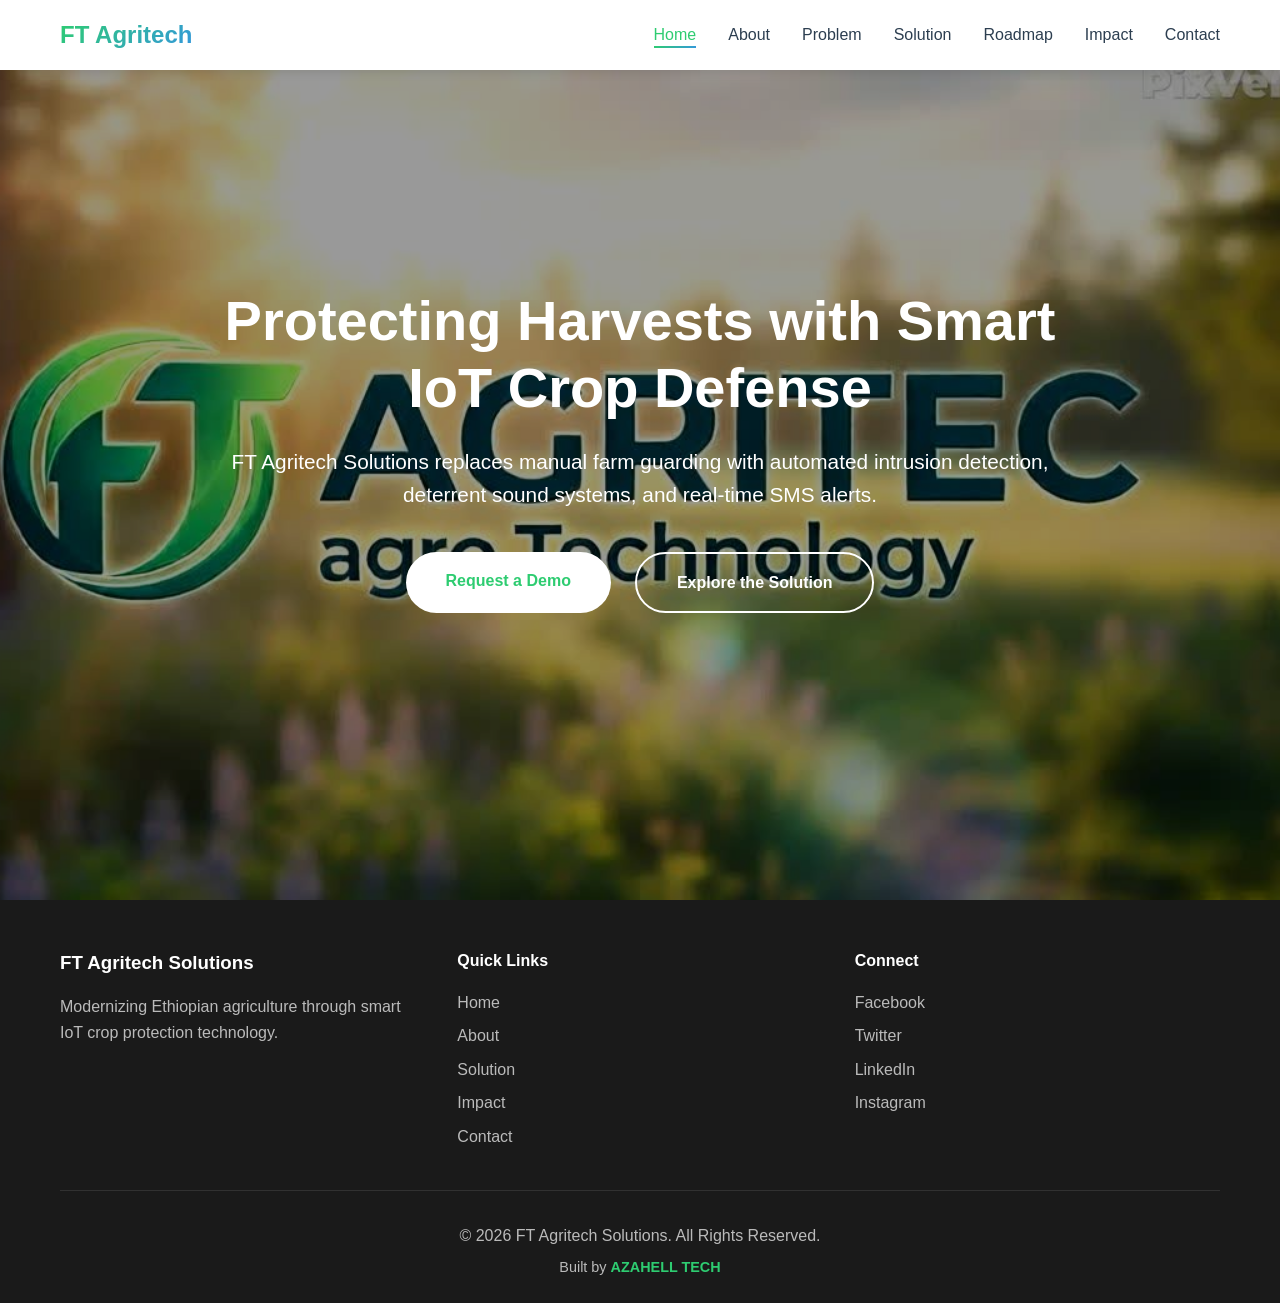
==== commit 22d15e84: "Add files via upload" ====
--- a/index.html
+++ b/index.html
@@ -5,7 +5,7 @@
     <meta name="viewport" content="width=device-width, initial-scale=1.0">
     <meta name="description" content="FT Agritech Solutions - Smart IoT Crop Protection System for Ethiopian Farmers">
     <title>FT Agritech Solutions | Smart Crop Protection</title>
-    <link rel="stylesheet" href="style.css">
+    <link rel="stylesheet" href="./style.css">
 </head>
 <body>
     <!-- Navigation -->
@@ -13,16 +13,18 @@
         <div class="container">
             <div class="nav-wrapper">
                 <div class="logo">
-                    <span class="logo-text">FT Agritech</span>
+                    <a href="index.html" style="text-decoration: none;">
+                        <span class="logo-text">FT Agritech</span>
+                    </a>
                 </div>
                 <ul class="nav-menu" id="navMenu">
-                    <li><a href="#home" class="nav-link active">Home</a></li>
-                    <li><a href="#about" class="nav-link">About</a></li>
-                    <li><a href="#problem" class="nav-link">Problem</a></li>
-                    <li><a href="#solution" class="nav-link">Solution</a></li>
-                    <li><a href="#roadmap" class="nav-link">Roadmap</a></li>
-                    <li><a href="#impact" class="nav-link">Impact</a></li>
-                    <li><a href="#contact" class="nav-link">Contact</a></li>
+                    <li><a href="index.html" class="nav-link active">Home</a></li>
+                    <li><a href="about.html" class="nav-link">About</a></li>
+                    <li><a href="problem.html" class="nav-link">Problem</a></li>
+                    <li><a href="solution.html" class="nav-link">Solution</a></li>
+                    <li><a href="roadmap.html" class="nav-link">Roadmap</a></li>
+                    <li><a href="impact.html" class="nav-link">Impact</a></li>
+                    <li><a href="contact.html" class="nav-link">Contact</a></li>
                 </ul>
                 <div class="hamburger" id="hamburger">
                     <span></span>
@@ -41,519 +43,8 @@
                 <h1 class="hero-title animate-fade-in">Protecting Harvests with Smart IoT Crop Defense</h1>
                 <p class="hero-subtitle animate-fade-in-delay">FT Agritech Solutions replaces manual farm guarding with automated intrusion detection, deterrent sound systems, and real-time SMS alerts.</p>
                 <div class="hero-buttons animate-fade-in-delay-2">
-                    <a href="#contact" class="btn btn-primary">Request a Demo</a>
-                    <a href="#solution" class="btn btn-secondary">Explore the Solution</a>
-                </div>
-            </div>
-        </div>
-    </section>
-
-    <!-- About Section -->
-    <section class="about" id="about">
-        <div class="container">
-            <div class="section-header">
-                <h2 class="section-title">About FT Agritech Solutions</h2>
-                <div class="title-underline"></div>
-            </div>
-            <div class="about-content">
-                <div class="about-text">
-                    <h3>Born from Lived Experience</h3>
-                    <p>FT Agritech was founded by <strong>Yordanos Abay</strong>, inspired by the reality faced by countless Ethiopian farming families — children spending long days guarding farms while <strong>30–70% of harvest is lost</strong> to animal intrusion and pests.</p>
-                    <p>Farmers lose over <strong>240 kg of maize per household (~34%)</strong>, with some regions reporting losses exceeding <strong>75%</strong>. This isn't just about economics — it's about food security, education, and the future of rural communities.</p>
-                    <div class="mission-box">
-                        <h4>Our Mission</h4>
-                        <p>Modernizing Ethiopian agriculture through locally-developed technology, aligned with <strong>Digital Ethiopia 2030</strong> and empowering farmers with smart, affordable solutions.</p>
-                    </div>
-                </div>
-                <div class="about-stats">
-                    <div class="stat-card">
-                        <div class="stat-number" data-target="240">0</div>
-                        <div class="stat-label">kg Maize Lost/Household</div>
-                    </div>
-                    <div class="stat-card">
-                        <div class="stat-number" data-target="70">0</div>
-                        <div class="stat-label">% Max Crop Loss</div>
-                    </div>
-                    <div class="stat-card">
-                        <div class="stat-number" data-target="2030">0</div>
-                        <div class="stat-label">Digital Ethiopia Goal</div>
-                    </div>
-                </div>
-            </div>
-        </div>
-    </section>
-
-    <!-- Problem Section -->
-    <section class="problem" id="problem">
-        <div class="container">
-            <div class="section-header">
-                <h2 class="section-title">The Challenge Ethiopian Farmers Face</h2>
-                <div class="title-underline"></div>
-            </div>
-            <div class="problem-grid">
-                <div class="problem-card">
-                    <div class="problem-icon">🐾</div>
-                    <h3>Animal Intrusion</h3>
-                    <p>Wild animals and livestock destroy crops, especially during night hours when farms are unguarded.</p>
-                </div>
-                <div class="problem-card">
-                    <div class="problem-icon">🐛</div>
-                    <h3>Pest Infestation</h3>
-                    <p>Pests attack crops without early warning, causing devastating losses before farmers can respond.</p>
-                </div>
-                <div class="problem-card">
-                    <div class="problem-icon">⚠️</div>
-                    <h3>No Early Detection</h3>
-                    <p>Traditional methods lack real-time monitoring, leaving farms vulnerable to threats.</p>
-                </div>
-                <div class="problem-card">
-                    <div class="problem-icon">👨‍🌾</div>
-                    <h3>Manual Guarding</h3>
-                    <p>Children and family members spend exhausting hours guarding fields instead of attending school.</p>
-                </div>
-            </div>
-            <div class="problem-impact">
-                <h3>The Result:</h3>
-                <ul>
-                    <li>Reduced income and economic instability</li>
-                    <li>Heavy labor burden on families</li>
-                    <li>Food insecurity and malnutrition</li>
-                    <li>Lost educational opportunities for children</li>
-                </ul>
-            </div>
-        </div>
-    </section>
-
-    <!-- Solution Section -->
-    <section class="solution" id="solution">
-        <div class="container">
-            <div class="section-header">
-                <h2 class="section-title">Smart Crop Protection System</h2>
-                <div class="title-underline"></div>
-                <p class="section-subtitle">Automated, intelligent, and always vigilant</p>
-            </div>
-            <div class="solution-grid">
-                <div class="feature-card">
-                    <div class="feature-icon">📡</div>
-                    <h3>Motion Detection Sensors</h3>
-                    <p>Advanced sensors detect animal and pest movement in real-time, triggering immediate response.</p>
-                </div>
-                <div class="feature-card">
-                    <div class="feature-icon">🔊</div>
-                    <h3>Automated Deterrent Sound</h3>
-                    <p>Intelligent sound system activates automatically to scare away intruders without human intervention.</p>
-                </div>
-                <div class="feature-card">
-                    <div class="feature-icon">📱</div>
-                    <h3>Real-Time SMS Alerts</h3>
-                    <p>GSM module sends instant SMS notifications to farmers, keeping them informed wherever they are.</p>
-                </div>
-                <div class="feature-card">
-                    <div class="feature-icon">🔋</div>
-                    <h3>Continuous Operation</h3>
-                    <p>Solar-powered system works 24/7, protecting crops even when farmers are away or asleep.</p>
-                </div>
-                <div class="feature-card">
-                    <div class="feature-icon">🛠️</div>
-                    <h3>Installation Support</h3>
-                    <p>Complete installation and basic technical support included with every system.</p>
-                </div>
-                <div class="feature-card">
-                    <div class="feature-icon">☀️</div>
-                    <h3>Weather Resistant</h3>
-                    <p>Durable, weather-resistant housing designed for Ethiopian climate conditions.</p>
-                </div>
-            </div>
-        </div>
-    </section>
-
-    <!-- Current Stage Section -->
-    <section class="stage" id="stage">
-        <div class="container">
-            <div class="section-header">
-                <h2 class="section-title">Where We Are Now</h2>
-                <div class="title-underline"></div>
-            </div>
-            <div class="stage-content">
-                <div class="progress-timeline">
-                    <div class="timeline-item completed">
-                        <div class="timeline-marker"></div>
-                        <div class="timeline-content">
-                            <h3>Working Prototype Developed</h3>
-                            <p>Initial prototype successfully built and tested</p>
-                        </div>
-                    </div>
-                    <div class="timeline-item completed">
-                        <div class="timeline-marker"></div>
-                        <div class="timeline-content">
-                            <h3>Core Detection Tested</h3>
-                            <p>Motion detection and sensor accuracy validated</p>
-                        </div>
-                    </div>
-                    <div class="timeline-item completed">
-                        <div class="timeline-marker"></div>
-                        <div class="timeline-content">
-                            <h3>Integration Completed</h3>
-                            <p>All system components successfully integrated</p>
-                        </div>
-                    </div>
-                    <div class="timeline-item active">
-                        <div class="timeline-marker"></div>
-                        <div class="timeline-content">
-                            <h3>Commercial Readiness</h3>
-                            <p>Refining system for market deployment</p>
-                        </div>
-                    </div>
-                </div>
-                <div class="progress-bar-container">
-                    <div class="progress-label">Development Progress</div>
-                    <div class="progress-bar">
-                        <div class="progress-fill" data-progress="75"></div>
-                    </div>
-                    <div class="progress-percentage">75%</div>
-                </div>
-            </div>
-        </div>
-    </section>
-
-    <!-- Roadmap Section -->
-    <section class="roadmap" id="roadmap">
-        <div class="container">
-            <div class="section-header">
-                <h2 class="section-title">Grant Objectives Roadmap</h2>
-                <div class="title-underline"></div>
-                <p class="section-subtitle">SEED Incubation Program - 6 Month Plan</p>
-            </div>
-            <div class="roadmap-timeline">
-                <div class="roadmap-item">
-                    <div class="roadmap-month">Month 1</div>
-                    <div class="roadmap-card">
-                        <h3>Finalize Integrated Prototype</h3>
-                        <p>Complete system integration and initial testing phase</p>
-                    </div>
-                </div>
-                <div class="roadmap-item">
-                    <div class="roadmap-month">Month 2</div>
-                    <div class="roadmap-card">
-                        <h3>Improve Durability</h3>
-                        <p>Enhance weather resistance and component reliability</p>
-                    </div>
-                </div>
-                <div class="roadmap-item">
-                    <div class="roadmap-month">Month 2-3</div>
-                    <div class="roadmap-card">
-                        <h3>Integrate GSM SMS Alert System</h3>
-                        <p>Deploy real-time notification capabilities</p>
-                    </div>
-                </div>
-                <div class="roadmap-item">
-                    <div class="roadmap-month">Month 3-4</div>
-                    <div class="roadmap-card">
-                        <h3>Validation Testing</h3>
-                        <p>Achieve 90%+ detection accuracy through rigorous testing</p>
-                    </div>
-                </div>
-                <div class="roadmap-item">
-                    <div class="roadmap-month">Month 4-6</div>
-                    <div class="roadmap-card">
-                        <h3>Operational Stabilization</h3>
-                        <p>Team retention, market preparation, and pilot deployment</p>
-                    </div>
-                </div>
-            </div>
-        </div>
-    </section>
-
-    <!-- Activity Plan Section -->
-    <section class="activity-plan" id="activity">
-        <div class="container">
-            <div class="section-header">
-                <h2 class="section-title">Activity Plan</h2>
-                <div class="title-underline"></div>
-            </div>
-            <div class="table-responsive">
-                <table class="activity-table">
-                    <thead>
-                        <tr>
-                            <th>Activity</th>
-                            <th>Description</th>
-                            <th>Timeline</th>
-                        </tr>
-                    </thead>
-                    <tbody>
-                        <tr>
-                            <td>Optimization</td>
-                            <td>System performance and efficiency improvements</td>
-                            <td>Month 1-2</td>
-                        </tr>
-                        <tr>
-                            <td>Component Procurement</td>
-                            <td>Sourcing sensors, GSM modules, and electronics</td>
-                            <td>Month 1</td>
-                        </tr>
-                        <tr>
-                            <td>Weather-Resistant Housing</td>
-                            <td>Fabrication of durable protective casings</td>
-                            <td>Month 2</td>
-                        </tr>
-                        <tr>
-                            <td>System Integration</td>
-                            <td>Complete hardware and software integration</td>
-                            <td>Month 2-3</td>
-                        </tr>
-                        <tr>
-                            <td>Performance Testing</td>
-                            <td>Field testing and accuracy validation</td>
-                            <td>Month 3-4</td>
-                        </tr>
-                        <tr>
-                            <td>Farmer Training Workshops</td>
-                            <td>Installation and operation training sessions</td>
-                            <td>Month 4-5</td>
-                        </tr>
-                        <tr>
-                            <td>Monitoring & Feedback</td>
-                            <td>Pilot deployment data collection and analysis</td>
-                            <td>Month 5-6</td>
-                        </tr>
-                        <tr>
-                            <td>Youth Employment</td>
-                            <td>Hiring and training local youth team members</td>
-                            <td>Month 1-6</td>
-                        </tr>
-                    </tbody>
-                </table>
-            </div>
-        </div>
-    </section>
-
-    <!-- Budget Section -->
-    <section class="budget" id="budget">
-        <div class="container">
-            <div class="section-header">
-                <h2 class="section-title">Budget Breakdown</h2>
-                <div class="title-underline"></div>
-                <p class="section-subtitle">Total Grant Requested: 245,197 ETB</p>
-            </div>
-            <div class="budget-grid">
-                <div class="budget-card">
-                    <div class="budget-icon">📡</div>
-                    <h3>Sensors</h3>
-                    <div class="budget-amount">29,500 ETB</div>
-                    <p>Motion detection and monitoring sensors</p>
-                </div>
-                <div class="budget-card">
-                    <div class="budget-icon">📱</div>
-                    <h3>GSM Modules</h3>
-                    <div class="budget-amount">17,500 ETB</div>
-                    <p>SMS alert communication system</p>
-                </div>
-                <div class="budget-card">
-                    <div class="budget-icon">🛡️</div>
-                    <h3>Weather-Resistant Casing</h3>
-                    <div class="budget-amount">29,000 ETB</div>
-                    <p>Durable protective housing</p>
-                </div>
-                <div class="budget-card">
-                    <div class="budget-icon">🔬</div>
-                    <h3>Testing Equipment</h3>
-                    <div class="budget-amount">31,000 ETB</div>
-                    <p>Quality assurance and validation tools</p>
-                </div>
-                <div class="budget-card">
-                    <div class="budget-icon">☀️</div>
-                    <h3>Solar Integration</h3>
-                    <div class="budget-amount">20,000 ETB</div>
-                    <p>Renewable energy power system</p>
-                </div>
-                <div class="budget-card">
-                    <div class="budget-icon">📚</div>
-                    <h3>Training & Awareness</h3>
-                    <div class="budget-amount">20,000 ETB</div>
-                    <p>Farmer education and workshops</p>
-                </div>
-            </div>
-        </div>
-    </section>
-
-    <!-- Impact Section -->
-    <section class="impact" id="impact">
-        <div class="container">
-            <div class="section-header">
-                <h2 class="section-title">Expected Business & Social Impact</h2>
-                <div class="title-underline"></div>
-            </div>
-            <div class="impact-content">
-                <div class="impact-metrics">
-                    <div class="metric-card">
-                        <div class="metric-number" data-target="70">0</div>
-                        <div class="metric-suffix">%</div>
-                        <div class="metric-label">Reduction in Crop Loss</div>
-                    </div>
-                    <div class="metric-card">
-                        <div class="metric-number" data-target="30">0</div>
-                        <div class="metric-suffix">+</div>
-                        <div class="metric-label">Early Adopters (Pilot)</div>
-                    </div>
-                    <div class="metric-card">
-                        <div class="metric-number" data-target="7000">0</div>
-                        <div class="metric-suffix"> ETB</div>
-                        <div class="metric-label">Unit Price</div>
-                    </div>
-                    <div class="metric-card">
-                        <div class="metric-number" data-target="180">0</div>
-                        <div class="metric-suffix">K ETB</div>
-                        <div class="metric-label">Expected Pilot Revenue</div>
-                    </div>
-                </div>
-                <div class="impact-details">
-                    <div class="impact-column">
-                        <h3>Economic Impact</h3>
-                        <ul>
-                            <li>65–75% reduction in crop loss</li>
-                            <li>Pilot deployment: 20–30 early adopters</li>
-                            <li>Unit price: 6,000–8,000 ETB</li>
-                            <li>Expected pilot revenue: 120,000–240,000 ETB</li>
-                            <li>Increased household income stability</li>
-                        </ul>
-                    </div>
-                    <div class="impact-column">
-                        <h3>Social Impact</h3>
-                        <ul>
-                            <li>Children return to school instead of guarding farms</li>
-                            <li>Reduced labor burden on families</li>
-                            <li>Improved food security for communities</li>
-                            <li>Enhanced quality of life for rural families</li>
-                            <li>Empowerment through technology adoption</li>
-                        </ul>
-                    </div>
-                    <div class="impact-column">
-                        <h3>Employment Created</h3>
-                        <ul>
-                            <li>5–8 youth interns</li>
-                            <li>Marketing & demo assistants</li>
-                            <li>Assembly workers</li>
-                            <li>Community liaison officer</li>
-                            <li>Technical support staff</li>
-                        </ul>
-                    </div>
-                </div>
-            </div>
-        </div>
-    </section>
-
-    <!-- Support & Partnerships Section -->
-    <section class="partnerships" id="partnerships">
-        <div class="container">
-            <div class="section-header">
-                <h2 class="section-title">Support & Partnerships</h2>
-                <div class="title-underline"></div>
-            </div>
-            <div class="partnerships-content">
-                <div class="support-needed">
-                    <h3>We're Looking For:</h3>
-                    <div class="support-grid">
-                        <div class="support-card">
-                            <div class="support-icon">🎓</div>
-                            <h4>Mentorship</h4>
-                            <p>Guidance in scaling rural AgriTech solutions and business development</p>
-                        </div>
-                        <div class="support-card">
-                            <div class="support-icon">⚙️</div>
-                            <h4>Technical Optimization</h4>
-                            <p>Expertise in durability, accuracy, and system performance</p>
-                        </div>
-                        <div class="support-card">
-                            <div class="support-icon">🤝</div>
-                            <h4>Market Linkage</h4>
-                            <p>Connections to cooperatives, NGOs, and distribution networks</p>
-                        </div>
-                        <div class="support-card">
-                            <div class="support-icon">📢</div>
-                            <h4>Impact Storytelling</h4>
-                            <p>Support in investor communication and brand development</p>
-                        </div>
-                    </div>
-                </div>
-                <div class="partner-logos">
-                    <h3>Supported By:</h3>
-                    <div class="logo-grid">
-                        <div class="partner-logo">SEED Incubation Program</div>
-                        <div class="partner-logo">Digital Ethiopia 2030</div>
-                        <div class="partner-logo">Partner Logo</div>
-                        <div class="partner-logo">Partner Logo</div>
-                    </div>
-                </div>
-            </div>
-        </div>
-    </section>
-
-    <!-- Contact Section -->
-    <section class="contact" id="contact">
-        <div class="container">
-            <div class="section-header">
-                <h2 class="section-title">Get In Touch</h2>
-                <div class="title-underline"></div>
-                <p class="section-subtitle">Whether you're a farmer, NGO, investor, or partner — let's connect</p>
-            </div>
-            <div class="contact-content">
-                <div class="contact-info">
-                    <h3>Contact Information</h3>
-                    <div class="info-item">
-                        <div class="info-icon">📧</div>
-                        <div>
-                            <h4>Email</h4>
-                            <p>ft.agritech@gmail.com</p>
-                        </div>
-                    </div>
-                    <div class="info-item">
-                        <div class="info-icon">📱</div>
-                        <div>
-                            <h4>Phone</h4>
-                            <p>+251 XXX XXX XXX</p>
-                        </div>
-                    </div>
-                    <div class="info-item">
-                        <div class="info-icon">📍</div>
-                        <div>
-                            <h4>Location</h4>
-                            <p>Ethiopia</p>
-                        </div>
-                    </div>
-                    <div class="social-links">
-                        <a href="#" class="social-icon">📘</a>
-                        <a href="#" class="social-icon">🐦</a>
-                        <a href="#" class="social-icon">💼</a>
-                        <a href="#" class="social-icon">📷</a>
-                    </div>
-                </div>
-                <div class="contact-form-wrapper">
-                    <form class="contact-form" id="contactForm">
-                        <div class="form-group">
-                            <label for="name">Full Name *</label>
-                            <input type="text" id="name" name="name" required>
-                        </div>
-                        <div class="form-group">
-                            <label for="email">Email *</label>
-                            <input type="email" id="email" name="email" required>
-                        </div>
-                        <div class="form-group">
-                            <label for="organization">Organization Type *</label>
-                            <select id="organization" name="organization" required>
-                                <option value="">Select...</option>
-                                <option value="farmer">Farmer</option>
-                                <option value="ngo">NGO</option>
-                                <option value="investor">Investor</option>
-                                <option value="partner">Partner</option>
-                                <option value="other">Other</option>
-                            </select>
-                        </div>
-                        <div class="form-group">
-                            <label for="message">Message *</label>
-                            <textarea id="message" name="message" rows="5" required></textarea>
-                        </div>
-                        <button type="submit" class="btn btn-primary">Send Message</button>
-                    </form>
+                    <a href="contact.html" class="btn btn-primary">Request a Demo</a>
+                    <a href="solution.html" class="btn btn-secondary">Explore the Solution</a>
                 </div>
             </div>
         </div>
@@ -570,11 +61,11 @@
                 <div class="footer-column">
                     <h4>Quick Links</h4>
                     <ul>
-                        <li><a href="#home">Home</a></li>
-                        <li><a href="#about">About</a></li>
-                        <li><a href="#solution">Solution</a></li>
-                        <li><a href="#impact">Impact</a></li>
-                        <li><a href="#contact">Contact</a></li>
+                        <li><a href="index.html">Home</a></li>
+                        <li><a href="about.html">About</a></li>
+                        <li><a href="solution.html">Solution</a></li>
+                        <li><a href="impact.html">Impact</a></li>
+                        <li><a href="contact.html">Contact</a></li>
                     </ul>
                 </div>
                 <div class="footer-column">
@@ -594,16 +85,6 @@
         </div>
     </footer>
 
-    <!-- Success Modal -->
-    <div class="modal" id="successModal">
-        <div class="modal-content">
-            <div class="modal-icon">✓</div>
-            <h3>Message Sent Successfully!</h3>
-            <p>Thank you for reaching out. We'll get back to you soon.</p>
-            <button class="btn btn-primary" id="closeModal">Close</button>
-        </div>
-    </div>
-
-    <script src="script.js"></script>
+    <script src="./script.js"></script>
 </body>
 </html>
--- a/style.css
+++ b/style.css
@@ -241,6 +241,11 @@
     padding: 5rem 0;
 }
 
+.page-section {
+    padding-top: 8rem;
+    min-height: 100vh;
+}
+
 .section-header {
     text-align: center;
     margin-bottom: 3rem;
